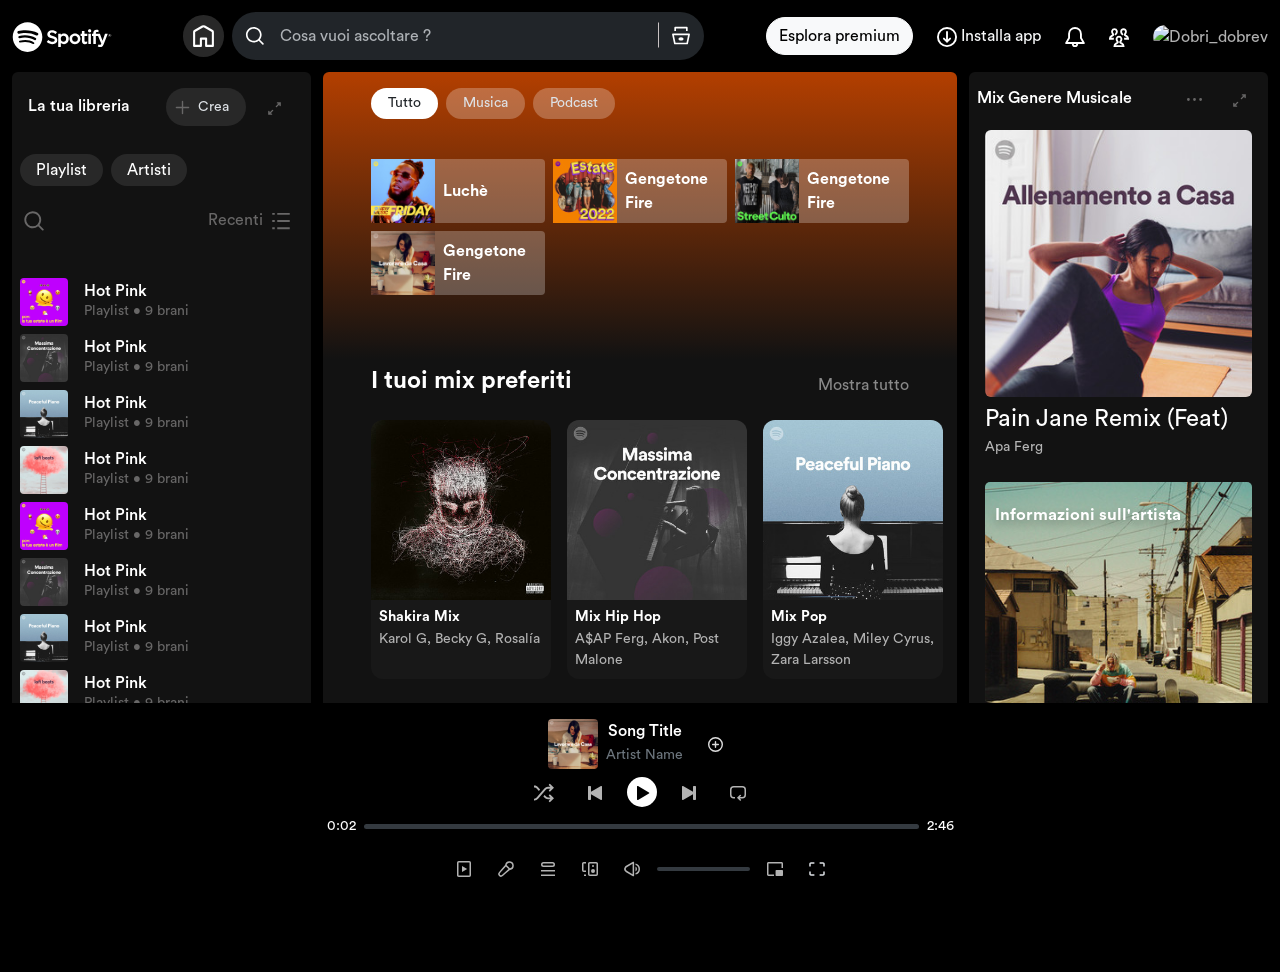
==== index.html @ a82027da "commit" ====
<!DOCTYPE html>
<html lang="en" data-bs-theme="dark">

<head>
  <meta charset="UTF-8" />
  <meta name="viewport" content="width=device-width, initial-scale=1.0" />
  <title>Spotify clone</title>
  <link rel="icon" type="image/png" href="./assets/img/favicon.png" />
  <link href="https://cdn.jsdelivr.net/npm/bootstrap@5.3.8/dist/css/bootstrap.min.css" rel="stylesheet"
    integrity="sha384-sRIl4kxILFvY47J16cr9ZwB07vP4J8+LH7qKQnuqkuIAvNWLzeN8tE5YBujZqJLB" crossorigin="anonymous" />
  <link rel="stylesheet" href="./assets/css/circular-font.css" />
  <link rel="stylesheet" href="./assets/css/style.css" />
</head>

<body class="black">
  <header class="my-1">
    <!-- navigation -->
    <nav class="navbar navbar-expand-xl black fixed">
      <div class="container-fluid">
        <!-- logo -->
        <a class="navbar-brand">
          <img src="./assets/imgs/logo.svg" alt="logo" width="100" class="logo" />
        </a>

        <!-- hamburge icon -->
        <button class="navbar-toggler" type="button" data-bs-toggle="collapse" data-bs-target="#navbarSupportedContent"
          aria-controls="navbarSupportedContent" aria-expanded="false" aria-label="Toggle navigation">
          <span class="navbar-toggler-icon"></span>
        </button>
        <div class="collapse navbar-collapse" id="navbarSupportedContent">
          <div class="flex-grow-1 d-flex justify-content-end">
            <div class="d-flex gap-2 align-items-center mx-auto">
              <!-- home icon -->
              <a href="./index.html" class="grey rounded-5 p-2"><svg fill="#fff" data-encore-id="icon" width="25"
                  role="img" aria-hidden="true" class="e-91000-icon e-91000-baseline" viewBox="0 0 24 24">
                  <path
                    d="M12.5 3.247a1 1 0 0 0-1 0L4 7.577V20h4.5v-6a1 1 0 0 1 1-1h5a1 1 0 0 1 1 1v6H20V7.577zm-2-1.732a3 3 0 0 1 3 0l7.5 4.33a2 2 0 0 1 1 1.732V21a1 1 0 0 1-1 1h-6.5a1 1 0 0 1-1-1v-6h-3v6a1 1 0 0 1-1 1H3a1 1 0 0 1-1-1V7.577a2 2 0 0 1 1-1.732z">
                  </path>
                </svg></a>
              <!-- search  form -->
              <form class="d-flex" role="search">
                <div class="d-flex position-relative search-width">
                  <input id="search" class="form-control me-2 border-0 rounded-5 px-5 search-padding" type="search"
                    placeholder="Cosa vuoi ascoltare ?" aria-label="Search" />
                  <!-- button search icon -->
                  <button class="btn search-icon" type="submit">
                    <svg width="20" fill="#fff " data-encore-id="icon" role="img" aria-hidden="true"
                      class="e-91000-icon e-91000-baseline MpoH5sdgCUbPL5LCl3Cy" data-testid="search-icon"
                      viewBox="0 0 24 24" style="
                          --encore-icon-height: var(
                            --encore-graphic-size-decorative-larger-3
                          );
                          --encore-icon-width: var(
                            --encore-graphic-size-decorative-larger-3
                          );
                        ">
                      <path
                        d="M10.533 1.27893C5.35215 1.27893 1.12598 5.41887 1.12598 10.5579C1.12598 15.697 5.35215 19.8369 10.533 19.8369C12.767 19.8369 14.8235 19.0671 16.4402 17.7794L20.7929 22.132C21.1834 22.5226 21.8166 22.5226 22.2071 22.132C22.5976 21.7415 22.5976 21.1083 22.2071 20.7178L17.8634 16.3741C19.1616 14.7849 19.94 12.7634 19.94 10.5579C19.94 5.41887 15.7138 1.27893 10.533 1.27893ZM3.12598 10.5579C3.12598 6.55226 6.42768 3.27893 10.533 3.27893C14.6383 3.27893 17.94 6.55226 17.94 10.5579C17.94 14.5636 14.6383 17.8369 10.533 17.8369C6.42768 17.8369 3.12598 14.5636 3.12598 10.5579Z">
                      </path>
                    </svg>
                  </button>
                  <!-- button search navigation icon -->
                  <a href="./search.html" class="btn search-nav rounded-0 search-nav-border" type="submit">
                    <svg data-encore-id="icon" width="20" fill="#fff" role="img" aria-hidden="true"
                      class="e-91000-icon e-91000-baseline" viewBox="0 0 24 24">
                      <path d="M15 15.5c0 1.105-1.343 2-3 2s-3-.895-3-2 1.343-2 3-2 3 .895 3 2"></path>
                      <path
                        d="M1.513 9.37A1 1 0 0 1 2.291 9h19.418a1 1 0 0 1 .979 1.208l-2.339 11a1 1 0 0 1-.978.792H4.63a1 1 0 0 1-.978-.792l-2.339-11a1 1 0 0 1 .201-.837zM3.525 11l1.913 9h13.123l1.913-9zM4 2a1 1 0 0 1 1-1h14a1 1 0 0 1 1 1v4h-2V3H6v3H4z">
                      </path>
                    </svg>
                  </a>
                </div>
              </form>
            </div>
          </div>

          <!-- navbar list right side -->
          <div>
            <ul class="navbar-list list-unstyled d-flex gap-4 align-items-center m-0">
              <li class="navbar-item">
                <a href="#" class="navbar-link text-decoration-none btn rounded-5 btn-light">Esplora premium</a>
              </li>
              <li class="navbar-item">
                <a href="#" class="navbar-link text-decoration-none text-light"><svg data-encore-id="icon" width="20"
                    fill="#fff" role="img" aria-hidden="true" class="e-91000-icon e-91000-baseline align-middle"
                    viewBox="0 0 16 16" style="
                        --encore-icon-height: var(
                          --encore-graphic-size-decorative-smaller
                        );
                        --encore-icon-width: var(
                          --encore-graphic-size-decorative-smaller
                        );
                      ">
                    <path
                      d="M4.995 8.745a.75.75 0 0 1 1.06 0L7.25 9.939V4a.75.75 0 0 1 1.5 0v5.94l1.195-1.195a.75.75 0 1 1 1.06 1.06L8 12.811l-.528-.528-.005-.005-2.472-2.473a.75.75 0 0 1 0-1.06">
                    </path>
                    <path d="M0 8a8 8 0 1 1 16 0A8 8 0 0 1 0 8m8-6.5a6.5 6.5 0 1 0 0 13 6.5 6.5 0 0 0 0-13"></path>
                  </svg>
                  <span class="align-middle">Installa app</span></a>
              </li>
              <li class="navbar-item">
                <a href="#" class="navbar-link"><svg data-encore-id="icon" role="img" aria-hidden="true" width="20"
                    fill="#fff" class="e-91000-icon e-91000-baseline" viewBox="0 0 16 16" style="
                        --encore-icon-height: var(
                          --encore-graphic-size-decorative-smaller
                        );
                        --encore-icon-width: var(
                          --encore-graphic-size-decorative-smaller
                        );
                      ">
                    <path
                      d="M8 1.5a4 4 0 0 0-4 4v3.27a.75.75 0 0 1-.1.373L2.255 12h11.49L12.1 9.142a.75.75 0 0 1-.1-.374V5.5a4 4 0 0 0-4-4m-5.5 4a5.5 5.5 0 0 1 11 0v3.067l2.193 3.809a.75.75 0 0 1-.65 1.124H10.5a2.5 2.5 0 0 1-5 0H.957a.75.75 0 0 1-.65-1.124L2.5 8.569zm4.5 8a1 1 0 1 0 2 0z">
                    </path>
                  </svg></a>
              </li>
              <li class="navbar-item">
                <a href="#" class="navbar-link"><svg data-encore-id="icon" role="img" aria-hidden="true" width="20"
                    fill="#fff" class="e-91000-icon e-91000-baseline" viewBox="0 0 16 16" style="
                        --encore-icon-height: var(
                          --encore-graphic-size-decorative-smaller
                        );
                        --encore-icon-width: var(
                          --encore-graphic-size-decorative-smaller
                        );
                      ">
                    <path
                      d="M3.849 10.034c-.021-.465.026-.93.139-1.381H1.669c.143-.303.375-.556.665-.724l.922-.532a1.63 1.63 0 0 0 .436-2.458 1.8 1.8 0 0 1-.474-1.081q-.014-.287.057-.563a1.12 1.12 0 0 1 .627-.7 1.2 1.2 0 0 1 .944 0q.225.1.392.281c.108.12.188.263.237.417q.074.276.057.561a1.8 1.8 0 0 1-.475 1.084 1.6 1.6 0 0 0-.124 1.9c.36-.388.792-.702 1.272-.927v-.015c.48-.546.768-1.233.821-1.958a3.2 3.2 0 0 0-.135-1.132 2.657 2.657 0 0 0-5.04 0c-.111.367-.157.75-.135 1.133.053.724.341 1.41.821 1.955A.13.13 0 0 1 2.565 6a.13.13 0 0 1-.063.091l-.922.532A3.2 3.2 0 0 0-.004 9.396v.75h3.866c.001-.033-.01-.071-.013-.112m10.568-3.4-.922-.532a.13.13 0 0 1-.064-.091.12.12 0 0 1 .028-.1c.48-.546.768-1.233.821-1.958a3.3 3.3 0 0 0-.135-1.135A2.64 2.64 0 0 0 12.7 1.233a2.67 2.67 0 0 0-3.042.64 2.65 2.65 0 0 0-.554.948c-.11.367-.156.75-.134 1.133.053.724.341 1.41.821 1.955.005.006 0 .011 0 .018.48.225.911.54 1.272.927a1.6 1.6 0 0 0-.125-1.907 1.8 1.8 0 0 1-.474-1.081q-.015-.287.057-.563a1.12 1.12 0 0 1 .627-.7 1.2 1.2 0 0 1 .944 0q.225.1.392.281.162.182.236.413c.05.184.07.375.058.565a1.8 1.8 0 0 1-.475 1.084 1.633 1.633 0 0 0 .438 2.456l.922.532c.29.169.52.421.664.724h-2.319c.113.452.16.918.139 1.383 0 .04-.013.078-.017.117h3.866v-.75a3.2 3.2 0 0 0-1.58-2.778v.004zm-3.625 6-.922-.532a.13.13 0 0 1-.061-.144.1.1 0 0 1 .025-.047 3.33 3.33 0 0 0 .821-1.958 3.2 3.2 0 0 0-.135-1.132 2.657 2.657 0 0 0-5.041 0c-.11.367-.156.75-.134 1.133.053.724.341 1.41.821 1.955a.13.13 0 0 1 .028.106.13.13 0 0 1-.063.091l-.922.532a3.2 3.2 0 0 0-1.584 2.773v.75h8.75v-.75a3.2 3.2 0 0 0-1.583-2.781zm-5.5 2.023c.143-.303.375-.556.665-.724l.922-.532a1.63 1.63 0 0 0 .436-2.458 1.8 1.8 0 0 1-.474-1.081q-.015-.287.057-.563a1.12 1.12 0 0 1 .627-.7 1.2 1.2 0 0 1 .944 0q.225.1.392.281c.108.12.188.263.237.417q.073.276.057.561a1.8 1.8 0 0 1-.475 1.084 1.632 1.632 0 0 0 .438 2.456l.922.532c.29.169.52.421.664.724z">
                    </path>
                  </svg></a>
              </li>
              <li class="navbar-item">
                <a href="#" class="navbar-link"><img aria-hidden="false" draggable="false" loading="eager"
                    src="https://platform-lookaside.fbsbx.com/platform/profilepic/?asid=1703115100202045&amp;height=50&amp;width=50&amp;ext=1761125984&amp;hash=AT_R1OuO_uNvlZRPB0A34al1"
                    alt="Dobri_dobrev" width="40"
                    class="LBM25IAoFtd0wh7k3EGM Xgnpn7u01MvGEhekIGLT PgTMmU2Gn7AESFMYhw4i rounded-5" /></a>
              </li>
            </ul>
          </div>
        </div>
      </div>
    </nav>
  </header>
  <!-- main -->
  <main class="container-fluid text-white">
    <!-- column left -->
    <div class="row">
      <div class="col sidebar-container fixed vh-100">
        <div class="greybody rounded-2">
          <div class="d-flex grey-body justify-content-between align-items-center p-3 mb-1">
            <h4 class="m-0 fs-6">La tua libreria</h4>
            <div class="d-flex gap-2">
              <!-- button 1 -->
              <button class="btn d-flex align-items-center grey rounded-5 fs-7 fw-semi-bold gap-2 px-2 py-1">
                <svg data-encore-id="icon" role="img" aria-hidden="true" width="15" fill="#686767"
                  class="e-91000-icon e-91000-baseline yoyv1_1LPucwCXYDe5AN" viewBox="0 0 16 16" style="
                      --encore-icon-height: var(
                        --encore-graphic-size-decorative-smaller
                      );
                      --encore-icon-width: var(
                        --encore-graphic-size-decorative-smaller
                      );
                    ">
                  <path
                    d="M15.25 8a.75.75 0 0 1-.75.75H8.75v5.75a.75.75 0 0 1-1.5 0V8.75H1.5a.75.75 0 0 1 0-1.5h5.75V1.5a.75.75 0 0 1 1.5 0v5.75h5.75a.75.75 0 0 1 .75.75">
                  </path>
                </svg>
                <!-- span crea -->
                <span class="pe-2">Crea</span>
              </button>
              <!-- button 2 -->
              <button class="btn ">
                <svg data-encore-id="icon" role="img" aria-hidden="true" width="15" fill="#686767"
                  class="e-91000-icon e-91000-baseline" viewBox="0 0 16 16" style="
                    --encore-icon-height: var(
                      --encore-graphic-size-decorative-smaller
                    );
                    --encore-icon-width: var(
                      --encore-graphic-size-decorative-smaller
                    );
                  ">
                  <path
                    d="M6.52 9.47a.75.75 0 0 1 0 1.06l-2.72 2.72h1.018a.75.75 0 0 1 0 1.5H1.25v-3.579a.75.75 0 0 1 1.5 0v1.018l2.72-2.72a.75.75 0 0 1 1.06 0zm2.94-2.94a.75.75 0 0 1 0-1.06l2.72-2.72h-1.018a.75.75 0 1 1 0-1.5h3.578v3.579a.75.75 0 0 1-1.5 0V3.81l-2.72 2.72a.75.75 0 0 1-1.06 0">
                  </path>
                </svg>
              </button>
            </div>
          </div>

          <!-- Buttons playlist, artist -->
          <div class="d-flex fs-6 gap-2 p-2 mb-2">
            <button class=" grey border-0 rounded-5 px-3 py-1">Playlist</button>
            <button class=" grey border-0 rounded-5 px-3 py-1">Artisti</button>
          </div>

          <!-- search and playlist -->
          <div class="d-flex justify-content-between align-items-center mb-3">
            <!-- search button -->
            <button class="btn border-0 ">
              <svg data-encore-id="icon" role="img" width="20" fill="#686767" aria-hidden="true"
                class="e-91000-icon e-91000-baseline AFy8ta8zNE0nUMR7Dwdk" viewBox="0 0 16 16"
                style="--encore-icon-height: var(--encore-graphic-size-decorative-smaller); --encore-icon-width: var(--encore-graphic-size-decorative-smaller);">
                <path
                  d="M7 1.75a5.25 5.25 0 1 0 0 10.5 5.25 5.25 0 0 0 0-10.5M.25 7a6.75 6.75 0 1 1 12.096 4.12l3.184 3.185a.75.75 0 1 1-1.06 1.06L11.304 12.2A6.75 6.75 0 0 1 .25 7">
                </path>
              </svg>
            </button>
            <!-- button recents -->
            <button class="btn border-0 me-2 ">
              <span class="grey-light pe-1">Recenti</span>
              <svg data-encore-id="icon" role="img" width="20" fill="#686767" aria-hidden="true"
                class="e-91000-icon e-91000-baseline e-91000-icon--auto-mirror " viewBox="0 0 16 16"
                style="--encore-icon-height: var(--encore-graphic-size-decorative-smaller); --encore-icon-width: var(--encore-graphic-size-decorative-smaller);">
                <path
                  d="M15 14.5H5V13h10zm0-5.75H5v-1.5h10zM15 3H5V1.5h10zM3 3H1V1.5h2zm0 11.5H1V13h2zm0-5.75H1v-1.5h2z">
                </path>
              </svg>
            </button>
          </div>
          <!-- playlist -->
          <!-- first song -->
          <div class="playlist-container py-4">
            <div class="d-flex align-items-center gap-3 ps-2 mb-2">
              <img src="./assets/imgs/main/image-2.jpg" class="rounded-1" width="48" height="48" alt="brano"
                title="playlist">
              <div>
                <h6 class="m-0">Hot Pink</h6>
                <p class="grey-light m-0">Playlist • <span>9</span> brani</p>

              </div>
            </div>
            <!-- second song -->
            <div class="d-flex align-items-center gap-3 ps-2 mb-2">
              <img src="./assets/imgs/main/image-3.jpg" class="rounded-1" width="48" height="48" alt="brano"
                title="playlist">
              <div>
                <h6 class="m-0">Hot Pink</h6>
                <p class="grey-light m-0">Playlist • <span>9</span> brani</p>

              </div>
            </div>
            <!-- thirdsong -->
            <div class="d-flex align-items-center gap-3 ps-2 mb-2">
              <img src="./assets/imgs/main/image-4.jpg" class="rounded-1" width="48" height="48" alt="brano"
                title="playlist">
              <div>
                <h6 class="m-0">Hot Pink</h6>
                <p class="grey-light m-0">Playlist • <span>9</span> brani</p>

              </div>
            </div>
            <!-- fourth song -->
            <div class="d-flex align-items-center gap-3 ps-2 mb-2">
              <img src="./assets/imgs/main/image-5.jpg" class="rounded-1" width="48" height="48" alt="brano"
                title="playlist">
              <div>
                <h6 class="m-0">Hot Pink</h6>
                <p class="grey-light m-0">Playlist • <span>9</span> brani</p>

              </div>
            </div>

            <!-- first song -->
            <div class="d-flex align-items-center gap-3 ps-2 mb-2">
              <img src="./assets/imgs/main/image-2.jpg" class="rounded-1" width="48" height="48" alt="brano"
                title="playlist">
              <div>
                <h6 class="m-0">Hot Pink</h6>
                <p class="grey-light m-0">Playlist • <span>9</span> brani</p>

              </div>
            </div>
            <!-- second song -->
            <div class="d-flex align-items-center gap-3 ps-2 mb-2">
              <img src="./assets/imgs/main/image-3.jpg" class="rounded-1" width="48" height="48" alt="brano"
                title="playlist">
              <div>
                <h6 class="m-0">Hot Pink</h6>
                <p class="grey-light m-0">Playlist • <span>9</span> brani</p>

              </div>
            </div>
            <!-- thirdsong -->
            <div class="d-flex align-items-center gap-3 ps-2 mb-2">
              <img src="./assets/imgs/main/image-4.jpg" class="rounded-1" width="48" height="48" alt="brano"
                title="playlist">
              <div>
                <h6 class="m-0">Hot Pink</h6>
                <p class="grey-light m-0">Playlist • <span>9</span> brani</p>

              </div>
            </div>
            <!-- fourth song -->
            <div class="d-flex align-items-center gap-3 ps-2 mb-2">
              <img src="./assets/imgs/main/image-5.jpg" class="rounded-1" width="48" height="48" alt="brano"
                title="playlist">
              <div>
                <h6 class="m-0">Hot Pink</h6>
                <p class="grey-light m-0">Playlist • <span>9</span> brani</p>

              </div>
            </div>

            <!-- first song -->
            <div class="d-flex align-items-center gap-3 ps-2 mb-2">
              <img src="./assets/imgs/main/image-2.jpg" class="rounded-1" width="48" height="48" alt="brano"
                title="playlist">
              <div>
                <h6 class="m-0">Hot Pink</h6>
                <p class="grey-light m-0">Playlist • <span>9</span> brani</p>

              </div>
            </div>
            <!-- second song -->
            <div class="d-flex align-items-center gap-3 ps-2 mb-2">
              <img src="./assets/imgs/main/image-3.jpg" class="rounded-1" width="48" height="48" alt="brano"
                title="playlist">
              <div>
                <h6 class="m-0">Hot Pink</h6>
                <p class="grey-light m-0">Playlist • <span>9</span> brani</p>

              </div>
            </div>
            <!-- thirdsong -->
            <div class="d-flex align-items-center gap-3 ps-2 mb-2">
              <img src="./assets/imgs/main/image-4.jpg" class="rounded-1" width="48" height="48" alt="brano"
                title="playlist">
              <div>
                <h6 class="m-0">Hot Pink</h6>
                <p class="grey-light m-0">Playlist • <span>9</span> brani</p>

              </div>
            </div>
            <!-- fourth song -->
            <div class="d-flex align-items-center gap-3 ps-2 mb-2">
              <img src="./assets/imgs/main/image-5.jpg" class="rounded-1" width="48" height="48" alt="brano"
                title="playlist">
              <div>
                <h6 class="m-0">Hot Pink</h6>
                <p class="grey-light m-0">Playlist • <span>9</span> brani</p>
              </div>
            </div>
          </div>
        </div>
      </div>

      <!-- column center -->
      <div class="col fixed vh-100 p-0">
        <div class="greybody rounded-2 center-container">
          <!-- gradient color -->
          <div class="gradient-color">
            <div class="d-flex gap-2 ps-5 py-3">
              <button class="btn rounded-5 bg-white text-dark fs-7 px-3 py-1">Tutto</button>
              <button class="btn rounded-5 bg-white bg-opacity-25 fs-7 px-3 py-1">Musica</button>
              <button class="btn rounded-5 bg-white bg-opacity-25 fs-7 px-3 py-1">Podcast</button>
            </div>
            <!-- artist section -->
            <div class="container-fluid px-5 pb-5">
              <div class="row row-cols-1 row-cols-lg-2 row-cols-xl-3 row-cols-xxl-4 g-2 my-3">
                <!-- first artist -->
                <div>
                  <div class="d-flex rounded-1 bg-white bg-opacity-25 align-items-center gap-2 p-0">
                    <img src="./assets/imgs/main/image-17.jpg" width="64" height="64" alt="artist">
                    <p class="m-0 fs-6 fw-bold">Luchè</p>
                  </div>
                </div>
                <!-- second artist -->
                <div>
                  <div class="d-flex rounded-1 bg-white bg-opacity-25 align-items-center gap-2 p-0">
                    <img src="./assets/imgs/main/image-18.jpg" width="64" height="64" alt="artist">
                    <p class="m-0 fs-6 fw-bold">Gengetone Fire</p>
                  </div>
                </div>
                <!-- third artist -->
                <div>
                  <div class="d-flex rounded-1 bg-white bg-opacity-25 align-items-center gap-2 p-0">
                    <img src="./assets/imgs/main/image-19.jpg" width="64" height="64" alt="artist">
                    <p class="m-0 fs-6 fw-bold">Gengetone Fire</p>
                  </div>
                </div>
                <!-- fourth artist -->
                <div>
                  <div class="d-flex rounded-1 bg-white bg-opacity-25 align-items-center gap-2 p-0">
                    <img src="./assets/imgs/main/image-16.jpg" width="64" height="64" alt="artist">
                    <p class="m-0 fs-6 fw-bold">Gengetone Fire</p>
                  </div>
                </div>
              </div>
            </div>
          </div>

          <!-- section mix preferiti -->
          <div class="d-flex justify-content-between align-items-center mt-2 mb-3 px-5">
            <h2 class="fs-4 fw-bold">I tuoi mix preferiti</h2>
            <a href="#" class="text-white-50 text-decoration-none">Mostra tutto</a>
          </div>
          <!-- cards mix preferiti -->
          <div class="scroll-row d-flex gap-3 ps-5 mb-5">
            <div class="custom-card">
              <img src="./assets/imgs/main/image-1.jpg" alt="Shakira">
              <div class="p-2">
                <h6>Shakira Mix</h6>
                <p>Karol G, Becky G, Rosalía</p>
              </div>
            </div>
            <div class="custom-card">
              <img src="./assets/imgs/main/image-3.jpg" alt="Hip Hop">
              <div class="p-2">
                <h6>Mix Hip Hop</h6>
                <p>A$AP Ferg, Akon, Post Malone</p>
              </div>
            </div>
            <div class="custom-card">
              <img src="./assets/imgs/main/image-4.jpg" alt="Pop">
              <div class="p-2">
                <h6>Mix Pop</h6>
                <p>Iggy Azalea, Miley Cyrus, Zara Larsson</p>
              </div>
            </div>
            <div class="custom-card">
              <img src="./assets/imgs/main/image-5.jpg" alt="Latino">
              <div class="p-2">
                <h6>Mix Latino</h6>
                <p>Alvaro Soler, Enrique Iglesias</p>
              </div>
            </div>
            <div class="custom-card">
              <img src="./assets/imgs/main/image-10.jpg" alt="Latino">
              <div class="p-2">
                <h6>Mix Latino</h6>
                <p>Alvaro Soler, Enrique Iglesias</p>
              </div>
            </div>
            <!-- card -->
            <div class="custom-card">
              <img src="./assets/imgs/main/image-9.jpg" alt="Latino">
              <div class="p-2">
                <h6>Mix Latino</h6>
                <p>Alvaro Soler, Enrique Iglesias</p>
              </div>
            </div>
            <div class="custom-card">
              <img src="./assets/imgs/main/image-15.jpg" alt="Latino">
              <div class="p-2">
                <h6>Mix Latino</h6>
                <p>Alvaro Soler, Enrique Iglesias</p>
              </div>
            </div>
          </div>

          <!-- section consigliata per oggi -->
          <div class="d-flex justify-content-between align-items-center px-5 mb-3">
            <h2 class="fw-bold fs-4 ">Consigliata per oggi</h2>
            <a href="#" class="text-white-50 text-decoration-none">Mostra tutto</a>
          </div>
          <!-- cards consigliata per oggi -->
          <div class="scroll-row d-flex gap-3 ps-5 mb-4">
            <div class="custom-card">
              <img src="./assets/imgs/main/image-6.jpg" alt="Estate">
              <div class="p-2">
                <h6>Estate Vibes</h6>
                <p>Hit del momento</p>
              </div>
            </div>
            <div class="custom-card">
              <img src="./assets/imgs/main/image-7.jpg" alt="Trap">
              <div class="p-2">
                <h6>Trap Today</h6>
                <p>Travis Scott, Future</p>
              </div>
            </div>
            <div class="custom-card">
              <img src="./assets/imgs/main/image-8.jpg" alt="Dance">
              <div class="p-2">
                <h6>Dance Party</h6>
                <p>David Guetta, Calvin Harris</p>
              </div>
            </div>
            <!-- card -->
            <div class="custom-card">
              <img src="./assets/imgs/main/image-11.jpg" alt="Dance">
              <div class="p-2">
                <h6>Dance Party</h6>
                <p>David Guetta, Calvin Harris</p>
              </div>
            </div>
            <div class="custom-card">
              <img src="./assets/imgs/main/image-12.jpg" alt="Dance">
              <div class="p-2">
                <h6>Dance Party</h6>
                <p>David Guetta, Calvin Harris</p>
              </div>
            </div>
            <div class="custom-card">
              <img src="./assets/imgs/main/image-13.jpg" alt="Dance">
              <div class="p-2">
                <h6>Dance Party</h6>
                <p>David Guetta, Calvin Harris</p>
              </div>
            </div>
            <div class="custom-card">
              <img src="./assets/imgs/main/image-14.jpg" alt="Dance">
              <div class="p-2">
                <h6>Dance Party</h6>
                <p>David Guetta, Calvin Harris</p>
              </div>
            </div>
          </div>

          <!-- footer -->
          <footer class="footer mt-5 pt-4 pb-2">
            <div class="container">
              <!-- top horizontal line -->
              <hr class="border-secondary">
              <!-- Main columns -->
              <div class="row justify-content-between mb-4 mt-5 px-4 ">
                <div class="col-2 mb-3">
                  <h6 class="fw-bold">Azienda</h6>
                  <ul class="d-flex flex-column gap-2 list-unstyled">
                    <li><a href="#">Chi siamo</a></li>
                    <li><a href="#">Opportunità di lavoro</a></li>
                    <li><a href="#">For the Record</a></li>
                  </ul>
                </div>
                <!-- Community -->
                <div class="col-2 mb-3">
                  <h6 class="fw-bold">Community</h6>
                  <ul class="d-flex flex-column gap-2 list-unstyled">
                    <li><a href="#">Per artisti</a></li>
                    <li><a href="#">Sviluppatori</a></li>
                    <li><a href="#">Pubblicità</a></li>
                    <li><a href="#">Investitori</a></li>
                    <li><a href="#">Venditori</a></li>
                  </ul>
                </div>
                <!-- Useful links -->
                <div class="col-2 mb-3">
                  <h6 class="fw-bold">Link utili</h6>
                  <ul class="d-flex flex-column gap-2 list-unstyled">
                    <li><a href="#">Assistenza</a></li>
                    <li><a href="#">App per cellulare gratis</a></li>
                    <li><a href="#">Diritti del consumatore</a></li>
                    <li><a href="#">Popolare per Paese</a></li>
                    <li><a href="#">Import your music</a></li>
                  </ul>
                </div>
                <!-- Spotify plans -->
                <div class="col-2 mb-3">
                  <h6 class="fw-bold">Piani Spotify</h6>
                  <ul class="d-flex flex-column gap-2 list-unstyled">
                    <li><a href="#">Premium Individual</a></li>
                    <li><a href="#">Premium Duo</a></li>
                    <li><a href="#">Premium Family</a></li>
                    <li><a href="#">Premium Student</a></li>
                    <li><a href="#">Spotify Free</a></li>
                  </ul>
                </div>

                <!-- Social -->
                <div class="col-2 offset-1 d-flex align-items-start justify-content-md-end gap-2">
                  <a href="#" class="d-flex justify-content-center align-items-center social-icons-bg-circle"><svg
                      data-encore-id="icon" width="17" fill="#fff" role="img" aria-hidden="true"
                      class="e-91000-icon e-91000-baseline" viewBox="0 0 16 16"
                      style="--encore-icon-fill: var(--text-base, #000000); --encore-icon-height: var(--encore-graphic-size-decorative-smaller); --encore-icon-width: var(--encore-graphic-size-decorative-smaller);">
                      <path
                        d="M8 1.44c2.136 0 2.389.009 3.233.047.78.036 1.203.166 1.485.276.348.128.663.332.921.598.266.258.47.573.599.921.11.282.24.706.275 1.485.039.844.047 1.097.047 3.233s-.008 2.389-.047 3.232c-.035.78-.166 1.204-.275 1.486a2.65 2.65 0 0 1-1.518 1.518c-.282.11-.706.24-1.486.275-.843.039-1.097.047-3.233.047s-2.39-.008-3.232-.047c-.78-.035-1.204-.165-1.486-.275a2.5 2.5 0 0 1-.921-.599 2.5 2.5 0 0 1-.599-.92c-.11-.282-.24-.706-.275-1.486-.038-.844-.047-1.096-.047-3.232s.009-2.39.047-3.233c.036-.78.166-1.203.275-1.485.129-.348.333-.663.599-.921a2.5 2.5 0 0 1 .92-.599c.283-.11.707-.24 1.487-.275.843-.038 1.096-.047 3.232-.047L8 1.441zm.001-1.442c-2.172 0-2.445.01-3.298.048-.854.04-1.435.176-1.943.373a3.9 3.9 0 0 0-1.417.923c-.407.4-.722.883-.923 1.417-.198.508-.333 1.09-.372 1.942S0 5.826 0 8c0 2.172.01 2.445.048 3.298.04.853.174 1.433.372 1.941.2.534.516 1.017.923 1.417.4.407.883.722 1.417.923.508.198 1.09.333 1.942.372s1.126.048 3.299.048 2.445-.01 3.298-.048c.853-.04 1.433-.174 1.94-.372a4.1 4.1 0 0 0 2.34-2.34c.199-.508.334-1.09.373-1.942S16 10.172 16 7.999s-.01-2.445-.048-3.298c-.04-.853-.174-1.433-.372-1.94a3.9 3.9 0 0 0-.923-1.418A3.9 3.9 0 0 0 13.24.42c-.508-.197-1.09-.333-1.942-.371-.851-.041-1.125-.05-3.298-.05z">
                      </path>
                      <path
                        d="M8 3.892a4.108 4.108 0 1 0 0 8.216 4.108 4.108 0 0 0 0-8.216m0 6.775a2.668 2.668 0 1 1 0-5.335 2.668 2.668 0 0 1 0 5.335m4.27-5.978a.96.96 0 1 0 0-1.92.96.96 0 0 0 0 1.92">
                      </path>
                    </svg></a>
                  <a href="#" class="d-flex justify-content-center align-items-center social-icons-bg-circle "><svg
                      data-encore-id="icon" width="17" fill="#fff" role="img" aria-hidden="true"
                      class="e-91000-icon e-91000-baseline" viewBox="0 0 16 16"
                      style="--encore-icon-fill: var(--text-base, #000000); --encore-icon-height: var(--encore-graphic-size-decorative-smaller); --encore-icon-width: var(--encore-graphic-size-decorative-smaller);">
                      <path
                        d="M13.54 3.889a2.97 2.97 0 0 0 1.333-1.683 6 6 0 0 1-1.929.738 3 3 0 0 0-.996-.706 3 3 0 0 0-1.218-.254 2.92 2.92 0 0 0-2.143.889 2.93 2.93 0 0 0-.889 220q0 .318.08.691a8.5 8.5 0 0 1-3.484-.932A8.5 8.5 0 0 1 1.532 2.54a3 3 0 0 0-.413 1.523q0 .778.361 1.445.36.668.988 1.08a2.9 2.9 0 0 1-1.373-.374v.04q0 1.088.69 1.92a2.97 2.97 0 0 0 1.739 1.048 2.94 2.94 0 0 1-1.365.056 2.94 2.94 0 0 0 1.063 1.5 2.95 2.95 0 0 0 1.77.603 5.94 5.94 0 0 1-3.77 1.302q-.365 0-.722-.048A8.4 8.4 0 0 0 5.15 14q1.358 0 2.572-.361 1.215-.36 2.147-.988a9 9 0 0 0 1.683-1.46q.75-.834 1.234-1.798a9.5 9.5 0 0 0 .738-1.988 8.4 8.4 0 0 0 .246-2.429 6.2 6.2 0 0 0 1.508-1.563q-.84.373-1.738.476">
                      </path>
                    </svg></a>
                  <a href="#" class="d-flex justify-content-center align-items-center social-icons-bg-circle "><svg
                      data-encore-id="icon" width="17" fill="#fff" role="img" aria-hidden="true"
                      class="e-91000-icon e-91000-baseline" viewBox="0 0 16 16"
                      style="--encore-icon-height: var(--encore-graphic-size-decorative-smaller); --encore-icon-width: var(--encore-graphic-size-decorative-smaller);">
                      <path
                        d="M16 8a8 8 0 1 0-9.25 7.903v-5.59H4.719V8H6.75V6.237c0-2.005 1.194-3.112 3.022-3.112.875 0 1.79.156 1.79.156V5.25h-1.008c-.994 0-1.304.617-1.304 1.25V8h2.219l-.355 2.313H9.25v5.59A8 8 0 0 0 16 8">
                      </path>
                    </svg></a>
                </div>
              </div>
              <!-- bottom horizontal line -->
              <hr class="border-secondary">

              <!-- Bottom links -->
              <div class="d-flex flex-wrap align-items-center justify-content-between ps-4">
                <div class="bottom-links d-flex flex-wrap gap-3 mt-4 mb-5">
                  <a href="#">Informazioni legali</a>
                  <a href="#">Sicurezza e Centro sulla privacy</a>
                  <a href="#">Informativa sulla privacy</a>
                  <a href="#">Impostazioni cookie</a>
                  <a href="#">Info annunci</a>
                  <a href="#">Accessibilità</a>
                </div>
                <!-- copyright -->
                <div class="pe-4">
                  <p class="text-color">&copy; 2025 ABC Team</p>
                </div>
              </div>
            </div>
          </footer>
        </div>
      </div>

      <!-- column right -->
      <div class="col sidebar-container fixed vh-100">
        <div class="greybody rounded-2 playlist-container-right">
          <div class="d-flex grey-body justify-content-between align-items-center p-2">
            <h4 class="m-0 fs-6">Mix Genere Musicale</h4>
            <div class="d-flex gap-2">
              <!-- button options -->
              <button class="btn d-flex align-items-center  px-2 py-1">
                <svg data-encore-id="icon" width="15" fill="#686767" role="img" aria-hidden="true"
                  class="e-91000-icon e-91000-baseline" viewBox="0 0 16 16"
                  style="--encore-icon-height: var(--encore-graphic-size-decorative-smaller); --encore-icon-width: var(--encore-graphic-size-decorative-smaller);">
                  <path
                    d="M3 8a1.5 1.5 0 1 1-3 0 1.5 1.5 0 0 1 3 0m6.5 0a1.5 1.5 0 1 1-3 0 1.5 1.5 0 0 1 3 0M16 8a1.5 1.5 0 1 1-3 0 1.5 1.5 0 0 1 3 0">
                  </path>
                </svg>
              </button>
              <!-- button expand -->
              <button class="btn ">
                <svg data-encore-id="icon" role="img" aria-hidden="true" width="15" fill="#686767"
                  class="e-91000-icon e-91000-baseline" viewBox="0 0 16 16" style="
                    --encore-icon-height: var(
                      --encore-graphic-size-decorative-smaller
                    );
                    --encore-icon-width: var(
                      --encore-graphic-size-decorative-smaller
                    );
                  ">
                  <path
                    d="M6.52 9.47a.75.75 0 0 1 0 1.06l-2.72 2.72h1.018a.75.75 0 0 1 0 1.5H1.25v-3.579a.75.75 0 0 1 1.5 0v1.018l2.72-2.72a.75.75 0 0 1 1.06 0zm2.94-2.94a.75.75 0 0 1 0-1.06l2.72-2.72h-1.018a.75.75 0 1 1 0-1.5h3.578v3.579a.75.75 0 0 1-1.5 0V3.81l-2.72 2.72a.75.75 0 0 1-1.06 0">
                  </path>
                </svg>
              </button>
            </div>
          </div>

          <!-- right side container -->
          <div class="d-flex flex-column px-3 py-1">
            <img src="./assets/imgs/main/image-14.jpg" class="rounded-2" alt="foto">
            <div class="my-1">
              <a href="#" class=" fs-4 text-white">Pain Jane Remix (Feat)</a>
              <p class="m-0"><a href="#" class="text-decoration-none text-color">Apa Ferg</a></p>
            </div>
          </div>
          <!-- artist card -->
          <div class="p-3 mb-3">
            <div class="card border-0 grey">
              <div class="position-relative">
                <img src="./assets/imgs/main/image-12.jpg" class="card-img-top " alt="image artist">
                <span class="absolute-artist-title">Informazioni sull'artista</span>
              </div>
              <div class="card-body px-2 py-3">
                <!-- title -->
                <h6 class="card-title"><a href="#" class="text-decoration-none text-white">A$AP Ferg</a></h6>
                <div class="d-flex justify-content-between align-items-center">
                  <div>
                    <p class="m-0 text-color">10.270.426</p>
                    <p class="m-0 text-color">ascoltatori mensili</p>
                  </div>
                  <!-- link -->
                  <div>
                    <a href="#" class="btn btn-outline-secondary rounded-5 px-3 py-1 text-white">Segui</a>
                  </div>
                </div>
                <!-- description -->
                <p class="card-text mt-2 text-color">Some quick example text to build on the card title and make up the
                  bulk of the card’s
                  content.</p>
              </div>
            </div>
          </div>
        </div>
      </div>
    </div>

    <!-- audio player -->
    <div class="container-fluid fixed-bottom black border-secondary py-2">
      <div class="row align-items-center p-2 text-white text-center text-xxl-start">
        <!-- Song info -->
        <div
          class="col-12 col-xxl-3 d-flex align-items-center justify-content-center justify-content-xxl-start mb-2 mb-xxl-0">
          <img src="./assets/imgs/main/image-16.jpg" class="rounded-1 me-2" style="width: 50px; height: 50px" />
          <div class="me-2">
            <h6 class="mb-0">Song Title</h6>
            <small class="text-secondary">Artist Name</small>
          </div>
          <button class="btn btn-sm ms-2">
            <svg data-encore-id="icon" width="15" fill="#DCDCDC" role="img" aria-hidden="true"
              class="e-91000-icon e-91000-baseline" viewBox="0 0 16 16"
              style="--encore-icon-height: var(--encore-graphic-size-decorative-smaller); --encore-icon-width: var(--encore-graphic-size-decorative-smaller);">
              <path d="M8 1.5a6.5 6.5 0 1 0 0 13 6.5 6.5 0 0 0 0-13M0 8a8 8 0 1 1 16 0A8 8 0 0 1 0 8"></path>
              <path
                d="M11.75 8a.75.75 0 0 1-.75.75H8.75V11a.75.75 0 0 1-1.5 0V8.75H5a.75.75 0 0 1 0-1.5h2.25V5a.75.75 0 0 1 1.5 0v2.25H11a.75.75 0 0 1 .75.75">
              </path>
            </svg>
          </button>
        </div>

        <!-- Controls -->

        <div class="col-12 col-xxl-6 text-center mb-2 mb-xxl-0">
          <div class="btn-group gap-3">
            <!-- button plus -->
            <button class="btn btn-sm">
              <svg data-encore-id="icon" role="img" aria-hidden="true" class="e-91000-icon e-91000-baseline" width="20"
                fill="#B3B3B3" viewBox="0 0 16 16" style="
                      --encore-icon-height: var(
                        --encore-graphic-size-decorative-smaller
                      );
                      --encore-icon-width: var(
                        --encore-graphic-size-decorative-smaller
                      );
                    ">
                <path
                  d="M13.151.922a.75.75 0 1 0-1.06 1.06L13.109 3H11.16a3.75 3.75 0 0 0-2.873 1.34l-6.173 7.356A2.25 2.25 0 0 1 .39 12.5H0V14h.391a3.75 3.75 0 0 0 2.873-1.34l6.173-7.356a2.25 2.25 0 0 1 1.724-.804h1.947l-1.017 1.018a.75.75 0 0 0 1.06 1.06L15.98 3.75zM.391 3.5H0V2h.391c1.109 0 2.16.49 2.873 1.34L4.89 5.277l-.979 1.167-1.796-2.14A2.25 2.25 0 0 0 .39 3.5z">
                </path>
                <path
                  d="m7.5 10.723.98-1.167.957 1.14a2.25 2.25 0 0 0 1.724.804h1.947l-1.017-1.018a.75.75 0 1 1 1.06-1.06l2.829 2.828-2.829 2.828a.75.75 0 1 1-1.06-1.06L13.109 13H11.16a3.75 3.75 0 0 1-2.873-1.34l-.787-.938z">
                </path>
              </svg>
            </button>
            <!-- button shuffle -->
            <button class="btn btn-sm">
              <svg data-encore-id="icon" role="img" aria-hidden="true" class="e-91000-icon e-91000-baseline" width="16"
                fill="#B3B3B3" viewBox="0 0 16 16" style="
                      --encore-icon-height: var(
                        --encore-graphic-size-decorative-smaller
                      );
                      --encore-icon-width: var(
                        --encore-graphic-size-decorative-smaller
                      );
                    ">
                <path
                  d="M3.3 1a.7.7 0 0 1 .7.7v5.15l9.95-5.744a.7.7 0 0 1 1.05.606v12.575a.7.7 0 0 1-1.05.607L4 9.149V14.3a.7.7 0 0 1-.7.7H1.7a.7.7 0 0 1-.7-.7V1.7a.7.7 0 0 1 .7-.7z">
                </path>
              </svg>
            </button>
            <button class="btn perfect-circle bg-white p-0 ">
              <!-- button play -->
              <svg data-encore-id="icon" width="16" fill="#000" role="img" aria-hidden="true"
                class="e-91000-icon e-91000-baseline" viewBox="0 0 16 16" style="
                      --encore-icon-height: var(
                        --encore-graphic-size-decorative-smaller
                      );
                      --encore-icon-width: var(
                        --encore-graphic-size-decorative-smaller
                      );
                    ">
                <path d="M3 1.713a.7.7 0 0 1 1.05-.607l10.89 6.288a.7.7 0 0 1 0 1.212L4.05 14.894A.7.7 0 0 1 3 14.288z">
                </path>
              </svg>

              <!-- button pause -->
              <!-- <svg data-encore-id="icon" role="img" aria-hidden="true" class="e-91000-icon e-91000-baseline" viewBox="0 0 16 16" style="--encore-icon-height: var(--encore-graphic-size-decorative-smaller); --encore-icon-width: var(--encore-graphic-size-decorative-smaller);"><path d="M2.7 1a.7.7 0 0 0-.7.7v12.6a.7.7 0 0 0 .7.7h2.6a.7.7 0 0 0 .7-.7V1.7a.7.7 0 0 0-.7-.7zm8 0a.7.7 0 0 0-.7.7v12.6a.7.7 0 0 0 .7.7h2.6a.7.7 0 0 0 .7-.7V1.7a.7.7 0 0 0-.7-.7z"></path></svg> -->
            </button>
            <button class="btn btn-sm">
              <svg data-encore-id="icon" role="img" aria-hidden="true" width="16" fill="#B3B3B3"
                class="e-91000-icon e-91000-baseline" viewBox="0 0 16 16" style="
                      --encore-icon-height: var(
                        --encore-graphic-size-decorative-smaller
                      );
                      --encore-icon-width: var(
                        --encore-graphic-size-decorative-smaller
                      );
                    ">
                <path
                  d="M12.7 1a.7.7 0 0 0-.7.7v5.15L2.05 1.107A.7.7 0 0 0 1 1.712v12.575a.7.7 0 0 0 1.05.607L12 9.149V14.3a.7.7 0 0 0 .7.7h1.6a.7.7 0 0 0 .7-.7V1.7a.7.7 0 0 0-.7-.7z">
                </path>
              </svg>
            </button>
            <button class="btn btn-sm">
              <svg data-encore-id="icon" role="img" aria-hidden="true" width="16" fill="#B3B3B3"
                class="e-91000-icon e-91000-baseline" viewBox="0 0 16 16" style="
                      --encore-icon-height: var(
                        --encore-graphic-size-decorative-smaller
                      );
                      --encore-icon-width: var(
                        --encore-graphic-size-decorative-smaller
                      );
                    ">
                <path
                  d="M0 4.75A3.75 3.75 0 0 1 3.75 1h8.5A3.75 3.75 0 0 1 16 4.75v5a3.75 3.75 0 0 1-3.75 3.75H9.81l1.018 1.018a.75.75 0 1 1-1.06 1.06L6.939 12.75l2.829-2.828a.75.75 0 1 1 1.06 1.06L9.811 12h2.439a2.25 2.25 0 0 0 2.25-2.25v-5a2.25 2.25 0 0 0-2.25-2.25h-8.5A2.25 2.25 0 0 0 1.5 4.75v5A2.25 2.25 0 0 0 3.75 12H5v1.5H3.75A3.75 3.75 0 0 1 0 9.75z">
                </path>
              </svg>
            </button>
          </div>
          <!-- progress bar song -->
          <div class="d-flex align-items-center justify-content-center mt-2">
            <small class="me-2">0:02</small>
            <div class="progress progress-bar-song" style="height: 5px">
              <div class="progress-bar grey-body"></div>
            </div>
            <small class="ms-2">2:46</small>
          </div>
        </div>


        <!-- Extra icons -->
        <div
          class="col-12 col-xxl-3 d-flex justify-content-center justify-content-xxl-end align-items-center gap-2 mt-2 mt-xxl-0 extra-icons">
          <button class="btn btn-sm">
            <svg data-encore-id="icon" role="img" aria-hidden="true" class="e-91000-icon e-91000-baseline"
              viewBox="0 0 16 16" width="16" fill="#B3B3B3" style="
                    --encore-icon-height: var(
                      --encore-graphic-size-decorative-smaller
                    );
                    --encore-icon-width: var(
                      --encore-graphic-size-decorative-smaller
                    );
                  ">
              <path d="M11.196 8 6 5v6z"></path>
              <path
                d="M15.002 1.75A1.75 1.75 0 0 0 13.252 0h-10.5a1.75 1.75 0 0 0-1.75 1.75v12.5c0 .966.783 1.75 1.75 1.75h10.5a1.75 1.75 0 0 0 1.75-1.75zm-1.75-.25a.25.25 0 0 1 .25.25v12.5a.25.25 0 0 1-.25.25h-10.5a.25.25 0 0 1-.25-.25V1.75a.25.25 0 0 1 .25-.25z">
              </path>
            </svg>
          </button>
          <button class="btn btn-sm">
            <svg data-encore-id="icon" role="img" aria-hidden="true" class="e-91000-icon e-91000-baseline"
              viewBox="0 0 16 16" width="16" fill="#B3B3B3" style="
                    --encore-icon-height: var(
                      --encore-graphic-size-decorative-smaller
                    );
                    --encore-icon-width: var(
                      --encore-graphic-size-decorative-smaller
                    );
                  ">
              <path
                d="M13.426 2.574a2.831 2.831 0 0 0-4.797 1.55l3.247 3.247a2.831 2.831 0 0 0 1.55-4.797M10.5 8.118l-2.619-2.62L4.74 9.075 2.065 12.12a1.287 1.287 0 0 0 1.816 1.816l3.06-2.688 3.56-3.129zM7.12 4.094a4.331 4.331 0 1 1 4.786 4.786l-3.974 3.493-3.06 2.689a2.787 2.787 0 0 1-3.933-3.933l2.676-3.045z">
              </path>
            </svg>
          </button>
          <button class="btn btn-sm">
            <svg data-encore-id="icon" role="img" aria-hidden="true" class="e-91000-icon e-91000-baseline"
              viewBox="0 0 16 16" width="16" fill="#B3B3B3" style="
                    --encore-icon-height: var(
                      --encore-graphic-size-decorative-smaller
                    );
                    --encore-icon-width: var(
                      --encore-graphic-size-decorative-smaller
                    );
                  ">
              <path
                d="M15 15H1v-1.5h14zm0-4.5H1V9h14zm-14-7A2.5 2.5 0 0 1 3.5 1h9a2.5 2.5 0 0 1 0 5h-9A2.5 2.5 0 0 1 1 3.5m2.5-1a1 1 0 0 0 0 2h9a1 1 0 1 0 0-2z">
              </path>
            </svg>
          </button>
          <button class="btn btn-sm">
            <svg data-encore-id="icon" role="img" aria-hidden="true" class="e-91000-icon e-91000-baseline"
              viewBox="0 0 16 16" width="16" fill="#B3B3B3" style="
                    --encore-icon-height: var(
                      --encore-graphic-size-decorative-smaller
                    );
                    --encore-icon-width: var(
                      --encore-graphic-size-decorative-smaller
                    );
                  ">
              <path
                d="M6 2.75C6 1.784 6.784 1 7.75 1h6.5c.966 0 1.75.784 1.75 1.75v10.5A1.75 1.75 0 0 1 14.25 15h-6.5A1.75 1.75 0 0 1 6 13.25zm1.75-.25a.25.25 0 0 0-.25.25v10.5c0 .138.112.25.25.25h6.5a.25.25 0 0 0 .25-.25V2.75a.25.25 0 0 0-.25-.25zm-6 0a.25.25 0 0 0-.25.25v6.5c0 .138.112.25.25.25H4V11H1.75A1.75 1.75 0 0 1 0 9.25v-6.5C0 1.784.784 1 1.75 1H4v1.5zM4 15H2v-1.5h2z">
              </path>
              <path d="M13 10a2 2 0 1 1-4 0 2 2 0 0 1 4 0m-1-5a1 1 0 1 1-2 0 1 1 0 0 1 2 0"></path>
            </svg>
          </button>
          <button class="btn btn-sm">
            <svg data-encore-id="icon" role="presentation" aria-label="Volume high" aria-hidden="false"
              class="e-91000-icon e-91000-baseline" id="volume-icon" viewBox="0 0 16 16" width="16" fill="#B3B3B3"
              style="
                    --encore-icon-height: var(
                      --encore-graphic-size-informative-smaller
                    );
                    --encore-icon-width: var(
                      --encore-graphic-size-informative-smaller
                    );
                  ">
              <path
                d="M9.741.85a.75.75 0 0 1 .375.65v13a.75.75 0 0 1-1.125.65l-6.925-4a3.64 3.64 0 0 1-1.33-4.967 3.64 3.64 0 0 1 1.33-1.332l6.925-4a.75.75 0 0 1 .75 0zm-6.924 5.3a2.14 2.14 0 0 0 0 3.7l5.8 3.35V2.8zm8.683 4.29V5.56a2.75 2.75 0 0 1 0 4.88">
              </path>
              <path d="M11.5 13.614a5.752 5.752 0 0 0 0-11.228v1.55a4.252 4.252 0 0 1 0 8.127z"></path>
            </svg>
          </button>

          <!-- Progress bar volume -->
          <div class="progress progress-bar-volume" role="progressbar" aria-label="Basic example" aria-valuenow="25"
            aria-valuemin="0" aria-valuemax="100">
            <div class="progress-bar bg-white"></div>
          </div>

          <button class="btn btn-sm">
            <svg data-encore-id="icon" role="img" aria-hidden="true" class="e-91000-icon e-91000-baseline"
              viewBox="0 0 16 16" width="16" fill="#B3B3B3" style="
                    --encore-icon-height: var(
                      --encore-graphic-size-decorative-smaller
                    );
                    --encore-icon-width: var(
                      --encore-graphic-size-decorative-smaller
                    );
                  ">
              <path
                d="M16 2.45c0-.8-.65-1.45-1.45-1.45H1.45C.65 1 0 1.65 0 2.45v11.1C0 14.35.65 15 1.45 15h5.557v-1.5H1.5v-11h13V7H16z">
              </path>
              <path
                d="M15.25 9.007a.75.75 0 0 1 .75.75v4.493a.75.75 0 0 1-.75.75H9.325a.75.75 0 0 1-.75-.75V9.757a.75.75 0 0 1 .75-.75z">
              </path>
            </svg>
          </button>
          <button class="btn btn-sm">
            <svg viewBox="0 0 16 16" width="16" fill="#B3B3B3" fill="none" xmlns="http://www.w3.org/2000/svg">
              <path fill-rule="evenodd" clip-rule="evenodd"
                d="M0.25 3C0.25 2.0335 1.0335 1.25 2 1.25H5.375V2.75H2C1.86193 2.75 1.75 2.86193 1.75 3V5.42857H0.25V3ZM14 2.75H10.625V1.25H14C14.9665 1.25 15.75 2.0335 15.75 3V5.42857H14.25V3C14.25 2.86193 14.1381 2.75 14 2.75ZM1.75 10.5714V13C1.75 13.1381 1.86193 13.25 2 13.25H5.375V14.75H2C1.0335 14.75 0.25 13.9665 0.25 13V10.5714H1.75ZM14.25 13V10.5714H15.75V13C15.75 13.9665 14.9665 14.75 14 14.75H10.625V13.25H14C14.1381 13.25 14.25 13.1381 14.25 13Z"
                fill="currentColor"></path>
            </svg>
          </button>
        </div>
      </div>
    </div>
  </main>
  <!-- my js scripts -->
  <script src="./assets/js/home.js"></script>
  <script src="./assets/js/search.js"></script>
  <!-- bootstrap js -->
  <script src="https://cdn.jsdelivr.net/npm/bootstrap@5.3.8/dist/js/bootstrap.bundle.min.js"
    integrity="sha384-FKyoEForCGlyvwx9Hj09JcYn3nv7wiPVlz7YYwJrWVcXK/BmnVDxM+D2scQbITxI"
    crossorigin="anonymous"></script>
</body>

</html>
---- assets/css/circular-font.css ----
@font-face {
  font-family: "Circular";
  src: url(../fonts/CircularStd-Light.otf);
  font-weight: 300;
  font-style: normal;
}
@font-face {
  font-family: "Circular";
  src: url(../fonts/CircularStd-LightItalic.otf);
  font-weight: 300;
  font-style: italic;
}
@font-face {
  font-family: "Circular";
  src: url(../fonts/CircularStd-Book.otf);
  font-weight: 400;
  font-style: normal;
}
@font-face {
  font-family: "Circular";
  src: url(../fonts/CircularStd-BookItalic.otf);
  font-weight: 400;
  font-style: italic;
}
@font-face {
  font-family: "Circular";
  src: url(../fonts/CircularStd-Medium.otf);
  font-weight: 500;
  font-style: normal;
}
@font-face {
  font-family: "Circular";
  src: url(../fonts/CircularStd-MediumItalic.otf);
  font-weight: 500;
  font-style: italic;
}
@font-face {
  font-family: "Circular";
  src: url(../fonts/CircularStd-MediumItalic.otf);
  font-weight: 500;
  font-style: italic;
}
@font-face {
  font-family: "Circular";
  src: url(../fonts/CircularStd-Bold.otf);
  font-weight: 700;
  font-style: normal;
}
@font-face {
  font-family: "Circular";
  src: url(../fonts/CircularStd-BoldItalic.otf);
  font-weight: 700;
  font-style: italic;
}
@font-face {
  font-family: "Circular";
  src: url(../fonts/CircularStd-Black.otf);
  font-weight: 900;
  font-style: normal;
}
@font-face {
  font-family: "Circular";
  src: url(../fonts/CircularStd-BlackItalic.otf);
  font-weight: 900;
  font-style: italic;
}
---- assets/css/style.css ----
/* base */
* {
  box-sizing: border-box;
}

body {
  font-family: "Circular";
  color: #333;
  overflow-y: hidden;
}

a{
  text-decoration: none;
  color: #B1B1B1;
}

a:hover{
  text-decoration: underline;
  color: #fff;
}

/* navigation */

.search-icon {
  position: absolute;
  top: 4px;
  left: 0;
}

.form-control:focus{
  box-shadow: 0 0 0 .25rem #fff !important;
  /* outline: none !important; */
 /*  border:1px solid #fff !important; */
}

.search-nav {
  position: absolute;
  padding-top: 0;
  padding-bottom: 0;
  top: 10px;
  right: 8px;
}

.search-nav-border {
  border-left: 1px solid #c9c3c3 !important;
}

.search-width {
  width: 30rem;
}

.search-padding {
  padding: 12px 0;
}

/* colors */

.black {
  background-color: black;
}

.grey {
  background-color: #282828;
}

.greybody {
  background-color: #121212;
}

.text-color {
  color: #B5B5B5;
}

.grey-light {
  color: #686767;
}

/* end colors */


/* custom font size */
.fs-7 {
  font-size: 14px;
}

/* sidebars container */
.sidebar-container {
  max-width: 323px;
}

/* left side playlist */
.playlist-container {
  overflow-x: hidden;
  overflow-y: scroll;
  height: 62vh;
}

/* center coulmn */
.center-container {
  overflow-x: hidden;
  overflow-y: scroll;
  height: 82vh;
}

/* navigation cards */

.search-card {
  max-width: 100%;
  height: 169px;
  overflow: hidden;
}

.search-card-title {
  position: absolute;
  top: 20px;
  left: 14px;
}

.search-card-img {
  position: absolute;
  bottom: 0;
  max-width: 42%;
  transform: rotate(25deg) translate(18%, -2%);
  border-radius: 4px;
  -webkit-box-shadow: 0 2px 4px 0 rgba(0, 0, 0, .2);
  box-shadow: 0 2px 4px 0 rgba(0, 0, 0, .2);
  inset-inline-end: 0;
}


/* home cards */

.gradient-color {
  background: linear-gradient(
    to bottom,
    #b33f00 0%,   
    #121212 100%  
  );
}

.scroll-row {
  overflow-x: auto;
  scrollbar-width: none;
}

.scroll-row::-webkit-scrollbar {
  display: none;
}

.custom-card {
  max-width: 180px;
  background: #181818;
  border-radius: 12px;
  flex-shrink: 0;
  transition: transform 0.2s, background 0.2s;
}

.custom-card img {
  width: 100%;
  border-top-left-radius: 12px;
  border-top-right-radius: 12px;
}

.custom-card:hover {
  transform: scale(1.05);
  background: #282828;
  cursor: pointer;
}

.custom-card h6 {
  font-size: 0.9rem;
  margin-bottom: 0.25rem;
  font-weight: 600;
  color: #fff;
}

.custom-card p {
  font-size: 14px;
  color: #b3b3b3;
  margin: 0;
}



/* right side playlist */
.playlist-container-right {
  overflow-x: hidden;
  overflow-y: scroll;
  height: 82vh;
}

/* position absolute customised */
.absolute-artist-title {
  font-size: 1.05rem;
  position: absolute;
  color: white;
  top: 20px;
  left: 10px;
  font-weight: bold;
  text-shadow: 0 4px 8px rgba(0, 0, 0, .25);
}


/* border radius 50% */
.perfect-circle {
  width: 30px;
  height: 30px;
  border-radius: 50% !important;
}

/* progress bar volume*/

.progress-bar-volume {
  width: 93px;
  height: 4px;
}

/* progress bar song */
.progress-bar-song {
  width: 555px;
  height: 4px;
}


/* footer */

.bottom-links a, p{
  font-size: 14px;
}

/* social icon background circle */
.social-icons-bg-circle{
  width: 40px;
  height: 40px;
  background-color: #292929;
  border-radius: 50% !important;
  vertical-align: middle;
}
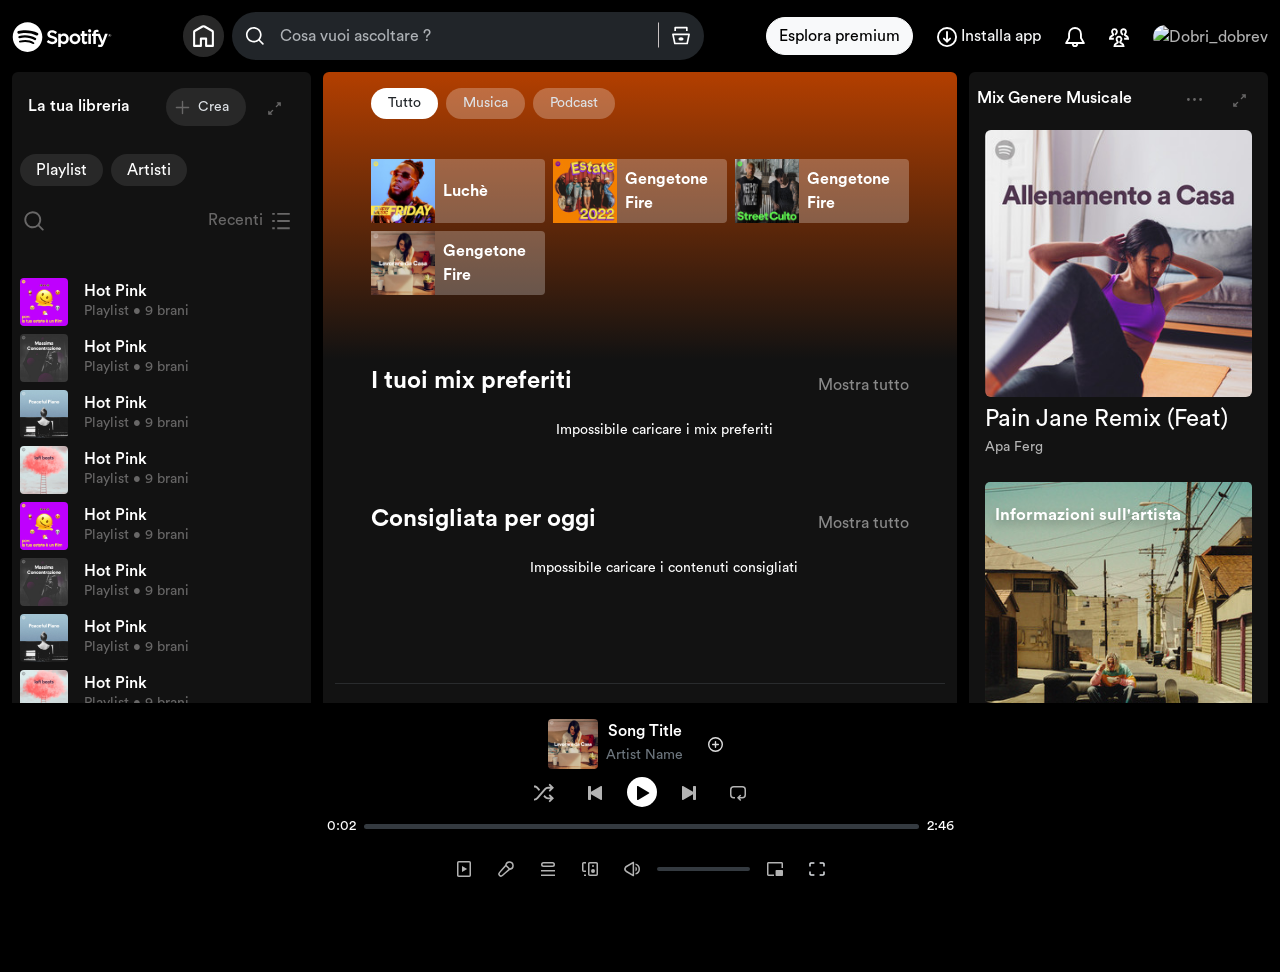
==== commit e71e8c45: "dynamic cards for home and search html" ====
--- a/index.html
+++ b/index.html
@@ -387,124 +387,46 @@
               </div>
             </div>
           </div>
-
+          <!-- ******************************************************** -->
           <!-- section mix preferiti -->
           <div class="d-flex justify-content-between align-items-center mt-2 mb-3 px-5">
             <h2 class="fs-4 fw-bold">I tuoi mix preferiti</h2>
             <a href="#" class="text-white-50 text-decoration-none">Mostra tutto</a>
           </div>
           <!-- cards mix preferiti -->
-          <div class="scroll-row d-flex gap-3 ps-5 mb-5">
-            <div class="custom-card">
-              <img src="./assets/imgs/main/image-1.jpg" alt="Shakira">
-              <div class="p-2">
-                <h6>Shakira Mix</h6>
-                <p>Karol G, Becky G, Rosalía</p>
-              </div>
-            </div>
-            <div class="custom-card">
-              <img src="./assets/imgs/main/image-3.jpg" alt="Hip Hop">
-              <div class="p-2">
-                <h6>Mix Hip Hop</h6>
-                <p>A$AP Ferg, Akon, Post Malone</p>
-              </div>
-            </div>
-            <div class="custom-card">
-              <img src="./assets/imgs/main/image-4.jpg" alt="Pop">
-              <div class="p-2">
-                <h6>Mix Pop</h6>
-                <p>Iggy Azalea, Miley Cyrus, Zara Larsson</p>
-              </div>
-            </div>
-            <div class="custom-card">
-              <img src="./assets/imgs/main/image-5.jpg" alt="Latino">
-              <div class="p-2">
-                <h6>Mix Latino</h6>
-                <p>Alvaro Soler, Enrique Iglesias</p>
-              </div>
-            </div>
-            <div class="custom-card">
-              <img src="./assets/imgs/main/image-10.jpg" alt="Latino">
-              <div class="p-2">
-                <h6>Mix Latino</h6>
-                <p>Alvaro Soler, Enrique Iglesias</p>
-              </div>
-            </div>
-            <!-- card -->
-            <div class="custom-card">
-              <img src="./assets/imgs/main/image-9.jpg" alt="Latino">
-              <div class="p-2">
-                <h6>Mix Latino</h6>
-                <p>Alvaro Soler, Enrique Iglesias</p>
-              </div>
-            </div>
-            <div class="custom-card">
-              <img src="./assets/imgs/main/image-15.jpg" alt="Latino">
-              <div class="p-2">
-                <h6>Mix Latino</h6>
-                <p>Alvaro Soler, Enrique Iglesias</p>
-              </div>
-            </div>
-          </div>
-
+          <div class="scroll-wrapper">
+            <!-- Pulsante freccia sinistra -->
+            <button class="scroll-btn left">&lt;</button>
+          
+            <!-- Contenitore card -->
+            <div id="favorite-mixes" class="scroll-row d-flex gap-3 ps-5 mb-5">
+              <!-- Le card verranno caricate via JS -->
+            </div>
+          
+            <!-- Pulsante freccia destra -->
+            <button class="scroll-btn right">&gt;</button>
+          </div>
+          <!-- ******************************************************** -->
+          <!-- ******************************************************** -->
           <!-- section consigliata per oggi -->
           <div class="d-flex justify-content-between align-items-center px-5 mb-3">
             <h2 class="fw-bold fs-4 ">Consigliata per oggi</h2>
             <a href="#" class="text-white-50 text-decoration-none">Mostra tutto</a>
           </div>
           <!-- cards consigliata per oggi -->
-          <div class="scroll-row d-flex gap-3 ps-5 mb-4">
-            <div class="custom-card">
-              <img src="./assets/imgs/main/image-6.jpg" alt="Estate">
-              <div class="p-2">
-                <h6>Estate Vibes</h6>
-                <p>Hit del momento</p>
-              </div>
-            </div>
-            <div class="custom-card">
-              <img src="./assets/imgs/main/image-7.jpg" alt="Trap">
-              <div class="p-2">
-                <h6>Trap Today</h6>
-                <p>Travis Scott, Future</p>
-              </div>
-            </div>
-            <div class="custom-card">
-              <img src="./assets/imgs/main/image-8.jpg" alt="Dance">
-              <div class="p-2">
-                <h6>Dance Party</h6>
-                <p>David Guetta, Calvin Harris</p>
-              </div>
-            </div>
-            <!-- card -->
-            <div class="custom-card">
-              <img src="./assets/imgs/main/image-11.jpg" alt="Dance">
-              <div class="p-2">
-                <h6>Dance Party</h6>
-                <p>David Guetta, Calvin Harris</p>
-              </div>
-            </div>
-            <div class="custom-card">
-              <img src="./assets/imgs/main/image-12.jpg" alt="Dance">
-              <div class="p-2">
-                <h6>Dance Party</h6>
-                <p>David Guetta, Calvin Harris</p>
-              </div>
-            </div>
-            <div class="custom-card">
-              <img src="./assets/imgs/main/image-13.jpg" alt="Dance">
-              <div class="p-2">
-                <h6>Dance Party</h6>
-                <p>David Guetta, Calvin Harris</p>
-              </div>
-            </div>
-            <div class="custom-card">
-              <img src="./assets/imgs/main/image-14.jpg" alt="Dance">
-              <div class="p-2">
-                <h6>Dance Party</h6>
-                <p>David Guetta, Calvin Harris</p>
-              </div>
-            </div>
-          </div>
+          <div class="scroll-wrapper">
+            <!-- Pulsante freccia sinistra -->
+            <button class="scroll-btn left">&lt;</button>
+          
+            <!-- Recommended card -->
+            <div id="recommended" class="scroll-row d-flex gap-3 ps-5 mb-4">
+              <!-- dynamic cards -->
+            </div>
+          
+            <!-- Pulsante freccia destra -->
+            <button class="scroll-btn right">&gt;</button>
+          </div>
+          <!-- ******************************************************** -->
 
           <!-- footer -->
           <footer class="footer mt-5 pt-4 pb-2">
@@ -925,7 +847,6 @@
   </main>
   <!-- my js scripts -->
   <script src="./assets/js/home.js"></script>
-  <script src="./assets/js/search.js"></script>
   <!-- bootstrap js -->
   <script src="https://cdn.jsdelivr.net/npm/bootstrap@5.3.8/dist/js/bootstrap.bundle.min.js"
     integrity="sha384-FKyoEForCGlyvwx9Hj09JcYn3nv7wiPVlz7YYwJrWVcXK/BmnVDxM+D2scQbITxI"
--- a/assets/css/style.css
+++ b/assets/css/style.css
@@ -235,4 +235,87 @@
   background-color: #292929;
   border-radius: 50% !important;
   vertical-align: middle;
-}+}
+
+
+.scroll-wrapper {
+  position: relative;
+  overflow: visible !important;
+}
+
+.scroll-row {
+  display: flex !important;
+  flex-wrap: nowrap !important;
+  overflow-x: auto !important;
+  scroll-behavior: smooth;
+  -webkit-overflow-scrolling: touch;
+}
+
+.scroll-btn {
+  position: absolute;
+  top: 40%;
+  transform: translateY(-50%);
+  background: rgba(0,0,0,0.6);
+  border: none;
+  color: white;
+  font-size: 1.5rem;
+  width: 40px;
+  height: 40px;
+  border-radius: 50%;
+  cursor: pointer;
+  opacity: 0;
+  transition: opacity 0.3s ease;
+  z-index: 5;
+}
+
+.scroll-btn.left { left: 10px; }
+.scroll-btn.right { right: 10px; }
+
+.scroll-wrapper:hover .scroll-btn {
+  opacity: 1;
+}
+
+.home-card {
+  position: relative;
+  flex: 0 0 200px !important;
+  border-radius: 10px;
+  overflow: hidden;
+  background: #181818;
+  cursor: pointer;
+  transition: transform 0.3s ease;
+}
+
+.home-card:hover {
+  transform: scale(1.05);
+}
+
+.home-card img {
+  display: block;
+  width: 100%;
+  height: auto;
+}
+
+.home-card .play-btn {
+  position: absolute;
+  top: 50%;
+  left: 50%;
+  transform: translate(-50%, -50%);
+  background: #1db954;
+  color: white;
+  border: none;
+  border-radius: 50%;
+  width: 40px;
+  height: 40px;
+  font-size: 1.2rem;
+  display: flex;
+  align-items: center;
+  justify-content: center;
+  opacity: 0;
+  transition: opacity 0.3s ease, transform 0.2s ease;
+}
+
+.home-card:hover .play-btn {
+  opacity: 1;
+  transform: scale(1.1);
+}
+
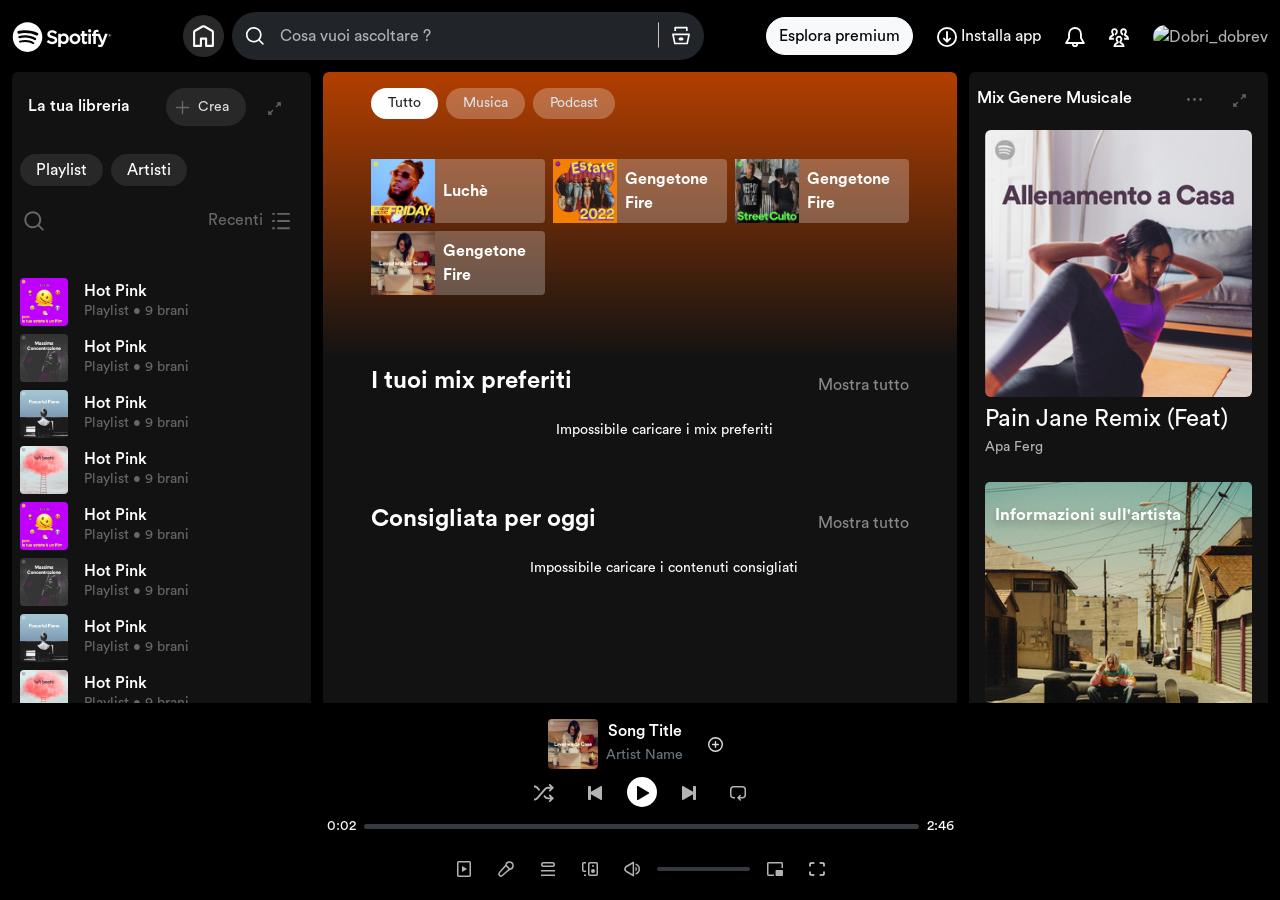
==== commit 18ecfd6d: "layout fixed" ====
--- a/index.html
+++ b/index.html
@@ -143,9 +143,9 @@
   <!-- main -->
   <main class="container-fluid text-white">
     <!-- column left -->
-    <div class="row">
-      <div class="col sidebar-container fixed vh-100">
-        <div class="greybody rounded-2">
+    <div class="row flex-nowrap">
+      <div class="sidebar-container fixed">
+        <div class="greybody d-flex flex-column rounded-2 h-100">
           <div class="d-flex grey-body justify-content-between align-items-center p-3 mb-1">
             <h4 class="m-0 fs-6">La tua libreria</h4>
             <div class="d-flex gap-2">
@@ -344,196 +344,195 @@
       </div>
 
       <!-- column center -->
-      <div class="col fixed vh-100 p-0">
-        <div class="greybody rounded-2 center-container">
-          <!-- gradient color -->
-          <div class="gradient-color">
-            <div class="d-flex gap-2 ps-5 py-3">
-              <button class="btn rounded-5 bg-white text-dark fs-7 px-3 py-1">Tutto</button>
-              <button class="btn rounded-5 bg-white bg-opacity-25 fs-7 px-3 py-1">Musica</button>
-              <button class="btn rounded-5 bg-white bg-opacity-25 fs-7 px-3 py-1">Podcast</button>
-            </div>
-            <!-- artist section -->
-            <div class="container-fluid px-5 pb-5">
-              <div class="row row-cols-1 row-cols-lg-2 row-cols-xl-3 row-cols-xxl-4 g-2 my-3">
-                <!-- first artist -->
-                <div>
-                  <div class="d-flex rounded-1 bg-white bg-opacity-25 align-items-center gap-2 p-0">
-                    <img src="./assets/imgs/main/image-17.jpg" width="64" height="64" alt="artist">
-                    <p class="m-0 fs-6 fw-bold">Luchè</p>
-                  </div>
+      <div class="fixed p-0 flex-shrink-1 greybody rounded-2 center-container">
+        <!-- gradient color -->
+        <div class="gradient-color">
+          <div class="d-flex gap-2 ps-5 py-3">
+            <button class="btn rounded-5 bg-white text-dark fs-7 px-3 py-1">Tutto</button>
+            <button class="btn rounded-5 bg-white bg-opacity-25 fs-7 px-3 py-1">Musica</button>
+            <button class="btn rounded-5 bg-white bg-opacity-25 fs-7 px-3 py-1">Podcast</button>
+          </div>
+          <!-- artist section -->
+          <div class="container-fluid px-5 pb-5">
+            <div class="row row-cols-1 row-cols-lg-2 row-cols-xl-3 row-cols-xxl-4 g-2 my-3">
+              <!-- first artist -->
+              <div>
+                <div class="d-flex rounded-1 bg-white bg-opacity-25 align-items-center gap-2 p-0">
+                  <img src="./assets/imgs/main/image-17.jpg" width="64" height="64" alt="artist">
+                  <p class="m-0 fs-6 fw-bold">Luchè</p>
                 </div>
-                <!-- second artist -->
-                <div>
-                  <div class="d-flex rounded-1 bg-white bg-opacity-25 align-items-center gap-2 p-0">
-                    <img src="./assets/imgs/main/image-18.jpg" width="64" height="64" alt="artist">
-                    <p class="m-0 fs-6 fw-bold">Gengetone Fire</p>
-                  </div>
+              </div>
+              <!-- second artist -->
+              <div>
+                <div class="d-flex rounded-1 bg-white bg-opacity-25 align-items-center gap-2 p-0">
+                  <img src="./assets/imgs/main/image-18.jpg" width="64" height="64" alt="artist">
+                  <p class="m-0 fs-6 fw-bold">Gengetone Fire</p>
                 </div>
-                <!-- third artist -->
-                <div>
-                  <div class="d-flex rounded-1 bg-white bg-opacity-25 align-items-center gap-2 p-0">
-                    <img src="./assets/imgs/main/image-19.jpg" width="64" height="64" alt="artist">
-                    <p class="m-0 fs-6 fw-bold">Gengetone Fire</p>
-                  </div>
+              </div>
+              <!-- third artist -->
+              <div>
+                <div class="d-flex rounded-1 bg-white bg-opacity-25 align-items-center gap-2 p-0">
+                  <img src="./assets/imgs/main/image-19.jpg" width="64" height="64" alt="artist">
+                  <p class="m-0 fs-6 fw-bold">Gengetone Fire</p>
                 </div>
-                <!-- fourth artist -->
-                <div>
-                  <div class="d-flex rounded-1 bg-white bg-opacity-25 align-items-center gap-2 p-0">
-                    <img src="./assets/imgs/main/image-16.jpg" width="64" height="64" alt="artist">
-                    <p class="m-0 fs-6 fw-bold">Gengetone Fire</p>
-                  </div>
+              </div>
+              <!-- fourth artist -->
+              <div>
+                <div class="d-flex rounded-1 bg-white bg-opacity-25 align-items-center gap-2 p-0">
+                  <img src="./assets/imgs/main/image-16.jpg" width="64" height="64" alt="artist">
+                  <p class="m-0 fs-6 fw-bold">Gengetone Fire</p>
                 </div>
               </div>
             </div>
           </div>
-          <!-- ******************************************************** -->
-          <!-- section mix preferiti -->
-          <div class="d-flex justify-content-between align-items-center mt-2 mb-3 px-5">
-            <h2 class="fs-4 fw-bold">I tuoi mix preferiti</h2>
-            <a href="#" class="text-white-50 text-decoration-none">Mostra tutto</a>
-          </div>
-          <!-- cards mix preferiti -->
-          <div class="scroll-wrapper">
-            <!-- Pulsante freccia sinistra -->
-            <button class="scroll-btn left">&lt;</button>
-          
-            <!-- Contenitore card -->
-            <div id="favorite-mixes" class="scroll-row d-flex gap-3 ps-5 mb-5">
-              <!-- Le card verranno caricate via JS -->
-            </div>
-          
-            <!-- Pulsante freccia destra -->
-            <button class="scroll-btn right">&gt;</button>
-          </div>
-          <!-- ******************************************************** -->
-          <!-- ******************************************************** -->
-          <!-- section consigliata per oggi -->
-          <div class="d-flex justify-content-between align-items-center px-5 mb-3">
-            <h2 class="fw-bold fs-4 ">Consigliata per oggi</h2>
-            <a href="#" class="text-white-50 text-decoration-none">Mostra tutto</a>
-          </div>
-          <!-- cards consigliata per oggi -->
-          <div class="scroll-wrapper">
-            <!-- Pulsante freccia sinistra -->
-            <button class="scroll-btn left">&lt;</button>
-          
-            <!-- Recommended card -->
-            <div id="recommended" class="scroll-row d-flex gap-3 ps-5 mb-4">
-              <!-- dynamic cards -->
-            </div>
-          
-            <!-- Pulsante freccia destra -->
-            <button class="scroll-btn right">&gt;</button>
-          </div>
-          <!-- ******************************************************** -->
-
-          <!-- footer -->
-          <footer class="footer mt-5 pt-4 pb-2">
-            <div class="container">
-              <!-- top horizontal line -->
-              <hr class="border-secondary">
-              <!-- Main columns -->
-              <div class="row justify-content-between mb-4 mt-5 px-4 ">
-                <div class="col-2 mb-3">
-                  <h6 class="fw-bold">Azienda</h6>
-                  <ul class="d-flex flex-column gap-2 list-unstyled">
-                    <li><a href="#">Chi siamo</a></li>
-                    <li><a href="#">Opportunità di lavoro</a></li>
-                    <li><a href="#">For the Record</a></li>
-                  </ul>
-                </div>
-                <!-- Community -->
-                <div class="col-2 mb-3">
-                  <h6 class="fw-bold">Community</h6>
-                  <ul class="d-flex flex-column gap-2 list-unstyled">
-                    <li><a href="#">Per artisti</a></li>
-                    <li><a href="#">Sviluppatori</a></li>
-                    <li><a href="#">Pubblicità</a></li>
-                    <li><a href="#">Investitori</a></li>
-                    <li><a href="#">Venditori</a></li>
-                  </ul>
-                </div>
-                <!-- Useful links -->
-                <div class="col-2 mb-3">
-                  <h6 class="fw-bold">Link utili</h6>
-                  <ul class="d-flex flex-column gap-2 list-unstyled">
-                    <li><a href="#">Assistenza</a></li>
-                    <li><a href="#">App per cellulare gratis</a></li>
-                    <li><a href="#">Diritti del consumatore</a></li>
-                    <li><a href="#">Popolare per Paese</a></li>
-                    <li><a href="#">Import your music</a></li>
-                  </ul>
-                </div>
-                <!-- Spotify plans -->
-                <div class="col-2 mb-3">
-                  <h6 class="fw-bold">Piani Spotify</h6>
-                  <ul class="d-flex flex-column gap-2 list-unstyled">
-                    <li><a href="#">Premium Individual</a></li>
-                    <li><a href="#">Premium Duo</a></li>
-                    <li><a href="#">Premium Family</a></li>
-                    <li><a href="#">Premium Student</a></li>
-                    <li><a href="#">Spotify Free</a></li>
-                  </ul>
-                </div>
-
-                <!-- Social -->
-                <div class="col-2 offset-1 d-flex align-items-start justify-content-md-end gap-2">
-                  <a href="#" class="d-flex justify-content-center align-items-center social-icons-bg-circle"><svg
-                      data-encore-id="icon" width="17" fill="#fff" role="img" aria-hidden="true"
-                      class="e-91000-icon e-91000-baseline" viewBox="0 0 16 16"
-                      style="--encore-icon-fill: var(--text-base, #000000); --encore-icon-height: var(--encore-graphic-size-decorative-smaller); --encore-icon-width: var(--encore-graphic-size-decorative-smaller);">
-                      <path
-                        d="M8 1.44c2.136 0 2.389.009 3.233.047.78.036 1.203.166 1.485.276.348.128.663.332.921.598.266.258.47.573.599.921.11.282.24.706.275 1.485.039.844.047 1.097.047 3.233s-.008 2.389-.047 3.232c-.035.78-.166 1.204-.275 1.486a2.65 2.65 0 0 1-1.518 1.518c-.282.11-.706.24-1.486.275-.843.039-1.097.047-3.233.047s-2.39-.008-3.232-.047c-.78-.035-1.204-.165-1.486-.275a2.5 2.5 0 0 1-.921-.599 2.5 2.5 0 0 1-.599-.92c-.11-.282-.24-.706-.275-1.486-.038-.844-.047-1.096-.047-3.232s.009-2.39.047-3.233c.036-.78.166-1.203.275-1.485.129-.348.333-.663.599-.921a2.5 2.5 0 0 1 .92-.599c.283-.11.707-.24 1.487-.275.843-.038 1.096-.047 3.232-.047L8 1.441zm.001-1.442c-2.172 0-2.445.01-3.298.048-.854.04-1.435.176-1.943.373a3.9 3.9 0 0 0-1.417.923c-.407.4-.722.883-.923 1.417-.198.508-.333 1.09-.372 1.942S0 5.826 0 8c0 2.172.01 2.445.048 3.298.04.853.174 1.433.372 1.941.2.534.516 1.017.923 1.417.4.407.883.722 1.417.923.508.198 1.09.333 1.942.372s1.126.048 3.299.048 2.445-.01 3.298-.048c.853-.04 1.433-.174 1.94-.372a4.1 4.1 0 0 0 2.34-2.34c.199-.508.334-1.09.373-1.942S16 10.172 16 7.999s-.01-2.445-.048-3.298c-.04-.853-.174-1.433-.372-1.94a3.9 3.9 0 0 0-.923-1.418A3.9 3.9 0 0 0 13.24.42c-.508-.197-1.09-.333-1.942-.371-.851-.041-1.125-.05-3.298-.05z">
-                      </path>
-                      <path
-                        d="M8 3.892a4.108 4.108 0 1 0 0 8.216 4.108 4.108 0 0 0 0-8.216m0 6.775a2.668 2.668 0 1 1 0-5.335 2.668 2.668 0 0 1 0 5.335m4.27-5.978a.96.96 0 1 0 0-1.92.96.96 0 0 0 0 1.92">
-                      </path>
-                    </svg></a>
-                  <a href="#" class="d-flex justify-content-center align-items-center social-icons-bg-circle "><svg
-                      data-encore-id="icon" width="17" fill="#fff" role="img" aria-hidden="true"
-                      class="e-91000-icon e-91000-baseline" viewBox="0 0 16 16"
-                      style="--encore-icon-fill: var(--text-base, #000000); --encore-icon-height: var(--encore-graphic-size-decorative-smaller); --encore-icon-width: var(--encore-graphic-size-decorative-smaller);">
-                      <path
-                        d="M13.54 3.889a2.97 2.97 0 0 0 1.333-1.683 6 6 0 0 1-1.929.738 3 3 0 0 0-.996-.706 3 3 0 0 0-1.218-.254 2.92 2.92 0 0 0-2.143.889 2.93 2.93 0 0 0-.889 220q0 .318.08.691a8.5 8.5 0 0 1-3.484-.932A8.5 8.5 0 0 1 1.532 2.54a3 3 0 0 0-.413 1.523q0 .778.361 1.445.36.668.988 1.08a2.9 2.9 0 0 1-1.373-.374v.04q0 1.088.69 1.92a2.97 2.97 0 0 0 1.739 1.048 2.94 2.94 0 0 1-1.365.056 2.94 2.94 0 0 0 1.063 1.5 2.95 2.95 0 0 0 1.77.603 5.94 5.94 0 0 1-3.77 1.302q-.365 0-.722-.048A8.4 8.4 0 0 0 5.15 14q1.358 0 2.572-.361 1.215-.36 2.147-.988a9 9 0 0 0 1.683-1.46q.75-.834 1.234-1.798a9.5 9.5 0 0 0 .738-1.988 8.4 8.4 0 0 0 .246-2.429 6.2 6.2 0 0 0 1.508-1.563q-.84.373-1.738.476">
-                      </path>
-                    </svg></a>
-                  <a href="#" class="d-flex justify-content-center align-items-center social-icons-bg-circle "><svg
-                      data-encore-id="icon" width="17" fill="#fff" role="img" aria-hidden="true"
-                      class="e-91000-icon e-91000-baseline" viewBox="0 0 16 16"
-                      style="--encore-icon-height: var(--encore-graphic-size-decorative-smaller); --encore-icon-width: var(--encore-graphic-size-decorative-smaller);">
-                      <path
-                        d="M16 8a8 8 0 1 0-9.25 7.903v-5.59H4.719V8H6.75V6.237c0-2.005 1.194-3.112 3.022-3.112.875 0 1.79.156 1.79.156V5.25h-1.008c-.994 0-1.304.617-1.304 1.25V8h2.219l-.355 2.313H9.25v5.59A8 8 0 0 0 16 8">
-                      </path>
-                    </svg></a>
-                </div>
-              </div>
-              <!-- bottom horizontal line -->
-              <hr class="border-secondary">
-
-              <!-- Bottom links -->
-              <div class="d-flex flex-wrap align-items-center justify-content-between ps-4">
-                <div class="bottom-links d-flex flex-wrap gap-3 mt-4 mb-5">
-                  <a href="#">Informazioni legali</a>
-                  <a href="#">Sicurezza e Centro sulla privacy</a>
-                  <a href="#">Informativa sulla privacy</a>
-                  <a href="#">Impostazioni cookie</a>
-                  <a href="#">Info annunci</a>
-                  <a href="#">Accessibilità</a>
-                </div>
-                <!-- copyright -->
-                <div class="pe-4">
-                  <p class="text-color">&copy; 2025 ABC Team</p>
-                </div>
-              </div>
-            </div>
-          </footer>
-        </div>
+        </div>
+        <!-- ******************************************************** -->
+        <!-- section mix preferiti -->
+        <div class="d-flex justify-content-between align-items-center mt-2 mb-3 px-5">
+          <h2 class="fs-4 fw-bold">I tuoi mix preferiti</h2>
+          <a href="#" class="text-white-50 text-decoration-none">Mostra tutto</a>
+        </div>
+        <!-- cards mix preferiti -->
+        <div class="scroll-wrapper">
+          <!-- Pulsante freccia sinistra -->
+          <button class="scroll-btn left">&lt;</button>
+
+          <!-- Contenitore card -->
+          <div id="favorite-mixes" class="scroll-row d-flex gap-3 ps-5 mb-5">
+            <!-- Le card verranno caricate via JS -->
+          </div>
+
+          <!-- Pulsante freccia destra -->
+          <button class="scroll-btn right">&gt;</button>
+        </div>
+        <!-- ******************************************************** -->
+        <!-- ******************************************************** -->
+        <!-- section consigliata per oggi -->
+        <div class="d-flex justify-content-between align-items-center px-5 mb-3">
+          <h2 class="fw-bold fs-4 ">Consigliata per oggi</h2>
+          <a href="#" class="text-white-50 text-decoration-none">Mostra tutto</a>
+        </div>
+        <!-- cards consigliata per oggi -->
+        <div class="scroll-wrapper">
+          <!-- Pulsante freccia sinistra -->
+          <button class="scroll-btn left">&lt;</button>
+
+          <!-- Recommended card -->
+          <div id="recommended" class="scroll-row d-flex gap-3 ps-5 mb-4">
+            <!-- dynamic cards -->
+          </div>
+
+          <!-- Pulsante freccia destra -->
+          <button class="scroll-btn right">&gt;</button>
+        </div>
+        <!-- ******************************************************** -->
+
+        <!-- footer -->
+        <footer class="footer mt-5 pt-4 pb-2">
+          <div class="container">
+            <!-- top horizontal line -->
+            <hr class="border-secondary">
+            <!-- Main columns -->
+            <div class="row justify-content-between mb-4 mt-5 px-4 ">
+              <div class="col-2 mb-3">
+                <h6 class="fw-bold">Azienda</h6>
+                <ul class="d-flex flex-column gap-2 list-unstyled">
+                  <li><a href="#">Chi siamo</a></li>
+                  <li><a href="#">Opportunità di lavoro</a></li>
+                  <li><a href="#">For the Record</a></li>
+                </ul>
+              </div>
+              <!-- Community -->
+              <div class="col-2 mb-3">
+                <h6 class="fw-bold">Community</h6>
+                <ul class="d-flex flex-column gap-2 list-unstyled">
+                  <li><a href="#">Per artisti</a></li>
+                  <li><a href="#">Sviluppatori</a></li>
+                  <li><a href="#">Pubblicità</a></li>
+                  <li><a href="#">Investitori</a></li>
+                  <li><a href="#">Venditori</a></li>
+                </ul>
+              </div>
+              <!-- Useful links -->
+              <div class="col-2 mb-3">
+                <h6 class="fw-bold">Link utili</h6>
+                <ul class="d-flex flex-column gap-2 list-unstyled">
+                  <li><a href="#">Assistenza</a></li>
+                  <li><a href="#">App per cellulare gratis</a></li>
+                  <li><a href="#">Diritti del consumatore</a></li>
+                  <li><a href="#">Popolare per Paese</a></li>
+                  <li><a href="#">Import your music</a></li>
+                </ul>
+              </div>
+              <!-- Spotify plans -->
+              <div class="col-2 mb-3">
+                <h6 class="fw-bold">Piani Spotify</h6>
+                <ul class="d-flex flex-column gap-2 list-unstyled">
+                  <li><a href="#">Premium Individual</a></li>
+                  <li><a href="#">Premium Duo</a></li>
+                  <li><a href="#">Premium Family</a></li>
+                  <li><a href="#">Premium Student</a></li>
+                  <li><a href="#">Spotify Free</a></li>
+                </ul>
+              </div>
+
+              <!-- Social -->
+              <div class="col-2 offset-1 d-flex align-items-start justify-content-md-end gap-2">
+                <a href="#" class="d-flex justify-content-center align-items-center social-icons-bg-circle"><svg
+                    data-encore-id="icon" width="17" fill="#fff" role="img" aria-hidden="true"
+                    class="e-91000-icon e-91000-baseline" viewBox="0 0 16 16"
+                    style="--encore-icon-fill: var(--text-base, #000000); --encore-icon-height: var(--encore-graphic-size-decorative-smaller); --encore-icon-width: var(--encore-graphic-size-decorative-smaller);">
+                    <path
+                      d="M8 1.44c2.136 0 2.389.009 3.233.047.78.036 1.203.166 1.485.276.348.128.663.332.921.598.266.258.47.573.599.921.11.282.24.706.275 1.485.039.844.047 1.097.047 3.233s-.008 2.389-.047 3.232c-.035.78-.166 1.204-.275 1.486a2.65 2.65 0 0 1-1.518 1.518c-.282.11-.706.24-1.486.275-.843.039-1.097.047-3.233.047s-2.39-.008-3.232-.047c-.78-.035-1.204-.165-1.486-.275a2.5 2.5 0 0 1-.921-.599 2.5 2.5 0 0 1-.599-.92c-.11-.282-.24-.706-.275-1.486-.038-.844-.047-1.096-.047-3.232s.009-2.39.047-3.233c.036-.78.166-1.203.275-1.485.129-.348.333-.663.599-.921a2.5 2.5 0 0 1 .92-.599c.283-.11.707-.24 1.487-.275.843-.038 1.096-.047 3.232-.047L8 1.441zm.001-1.442c-2.172 0-2.445.01-3.298.048-.854.04-1.435.176-1.943.373a3.9 3.9 0 0 0-1.417.923c-.407.4-.722.883-.923 1.417-.198.508-.333 1.09-.372 1.942S0 5.826 0 8c0 2.172.01 2.445.048 3.298.04.853.174 1.433.372 1.941.2.534.516 1.017.923 1.417.4.407.883.722 1.417.923.508.198 1.09.333 1.942.372s1.126.048 3.299.048 2.445-.01 3.298-.048c.853-.04 1.433-.174 1.94-.372a4.1 4.1 0 0 0 2.34-2.34c.199-.508.334-1.09.373-1.942S16 10.172 16 7.999s-.01-2.445-.048-3.298c-.04-.853-.174-1.433-.372-1.94a3.9 3.9 0 0 0-.923-1.418A3.9 3.9 0 0 0 13.24.42c-.508-.197-1.09-.333-1.942-.371-.851-.041-1.125-.05-3.298-.05z">
+                    </path>
+                    <path
+                      d="M8 3.892a4.108 4.108 0 1 0 0 8.216 4.108 4.108 0 0 0 0-8.216m0 6.775a2.668 2.668 0 1 1 0-5.335 2.668 2.668 0 0 1 0 5.335m4.27-5.978a.96.96 0 1 0 0-1.92.96.96 0 0 0 0 1.92">
+                    </path>
+                  </svg></a>
+                <a href="#" class="d-flex justify-content-center align-items-center social-icons-bg-circle "><svg
+                    data-encore-id="icon" width="17" fill="#fff" role="img" aria-hidden="true"
+                    class="e-91000-icon e-91000-baseline" viewBox="0 0 16 16"
+                    style="--encore-icon-fill: var(--text-base, #000000); --encore-icon-height: var(--encore-graphic-size-decorative-smaller); --encore-icon-width: var(--encore-graphic-size-decorative-smaller);">
+                    <path
+                      d="M13.54 3.889a2.97 2.97 0 0 0 1.333-1.683 6 6 0 0 1-1.929.738 3 3 0 0 0-.996-.706 3 3 0 0 0-1.218-.254 2.92 2.92 0 0 0-2.143.889 2.93 2.93 0 0 0-.889 220q0 .318.08.691a8.5 8.5 0 0 1-3.484-.932A8.5 8.5 0 0 1 1.532 2.54a3 3 0 0 0-.413 1.523q0 .778.361 1.445.36.668.988 1.08a2.9 2.9 0 0 1-1.373-.374v.04q0 1.088.69 1.92a2.97 2.97 0 0 0 1.739 1.048 2.94 2.94 0 0 1-1.365.056 2.94 2.94 0 0 0 1.063 1.5 2.95 2.95 0 0 0 1.77.603 5.94 5.94 0 0 1-3.77 1.302q-.365 0-.722-.048A8.4 8.4 0 0 0 5.15 14q1.358 0 2.572-.361 1.215-.36 2.147-.988a9 9 0 0 0 1.683-1.46q.75-.834 1.234-1.798a9.5 9.5 0 0 0 .738-1.988 8.4 8.4 0 0 0 .246-2.429 6.2 6.2 0 0 0 1.508-1.563q-.84.373-1.738.476">
+                    </path>
+                  </svg></a>
+                <a href="#" class="d-flex justify-content-center align-items-center social-icons-bg-circle "><svg
+                    data-encore-id="icon" width="17" fill="#fff" role="img" aria-hidden="true"
+                    class="e-91000-icon e-91000-baseline" viewBox="0 0 16 16"
+                    style="--encore-icon-height: var(--encore-graphic-size-decorative-smaller); --encore-icon-width: var(--encore-graphic-size-decorative-smaller);">
+                    <path
+                      d="M16 8a8 8 0 1 0-9.25 7.903v-5.59H4.719V8H6.75V6.237c0-2.005 1.194-3.112 3.022-3.112.875 0 1.79.156 1.79.156V5.25h-1.008c-.994 0-1.304.617-1.304 1.25V8h2.219l-.355 2.313H9.25v5.59A8 8 0 0 0 16 8">
+                    </path>
+                  </svg></a>
+              </div>
+            </div>
+            <!-- bottom horizontal line -->
+            <hr class="border-secondary">
+
+            <!-- Bottom links -->
+            <div class="d-flex flex-wrap align-items-center justify-content-between ps-4">
+              <div class="bottom-links d-flex flex-wrap gap-3 mt-4 mb-5">
+                <a href="#">Informazioni legali</a>
+                <a href="#">Sicurezza e Centro sulla privacy</a>
+                <a href="#">Informativa sulla privacy</a>
+                <a href="#">Impostazioni cookie</a>
+                <a href="#">Info annunci</a>
+                <a href="#">Accessibilità</a>
+              </div>
+              <!-- copyright -->
+              <div class="pe-4">
+                <p class="text-color">&copy; 2025 ABC Team</p>
+              </div>
+            </div>
+          </div>
+        </footer>
+
       </div>
 
       <!-- column right -->
-      <div class="col sidebar-container fixed vh-100">
-        <div class="greybody rounded-2 playlist-container-right">
+      <div class=" sidebar-container fixed">
+        <div class="greybody rounded-2 playlist-container-right h-100">
           <div class="d-flex grey-body justify-content-between align-items-center p-2">
             <h4 class="m-0 fs-6">Mix Genere Musicale</h4>
             <div class="d-flex gap-2">
@@ -846,6 +845,7 @@
     </div>
   </main>
   <!-- my js scripts -->
+  <script src="token.js"></script>
   <script src="./assets/js/home.js"></script>
   <!-- bootstrap js -->
   <script src="https://cdn.jsdelivr.net/npm/bootstrap@5.3.8/dist/js/bootstrap.bundle.min.js"
--- a/assets/css/style.css
+++ b/assets/css/style.css
@@ -9,12 +9,12 @@
   overflow-y: hidden;
 }
 
-a{
+a {
   text-decoration: none;
-  color: #B1B1B1;
-}
-
-a:hover{
+  color: #b1b1b1;
+}
+
+a:hover {
   text-decoration: underline;
   color: #fff;
 }
@@ -27,10 +27,10 @@
   left: 0;
 }
 
-.form-control:focus{
-  box-shadow: 0 0 0 .25rem #fff !important;
+.form-control:focus {
+  box-shadow: 0 0 0 0.25rem #fff !important;
   /* outline: none !important; */
- /*  border:1px solid #fff !important; */
+  /*  border:1px solid #fff !important; */
 }
 
 .search-nav {
@@ -68,7 +68,7 @@
 }
 
 .text-color {
-  color: #B5B5B5;
+  color: #b5b5b5;
 }
 
 .grey-light {
@@ -76,7 +76,6 @@
 }
 
 /* end colors */
-
 
 /* custom font size */
 .fs-7 {
@@ -84,22 +83,35 @@
 }
 
 /* sidebars container */
+.sidebar-container,
+.playlist-container,
+.center-container {
+  height: calc(100vh - 92px - 64px - 8px);
+}
+
 .sidebar-container {
   max-width: 323px;
 }
+
+/* @media screen and (max-width: 992px) {
+  
+  .sidebar-container,
+  .playlist-container,
+  .center-container {
+    height: calc(100vh - 164px - 64px - 8px);
+  }
+} */
 
 /* left side playlist */
 .playlist-container {
   overflow-x: hidden;
   overflow-y: scroll;
-  height: 62vh;
 }
 
 /* center coulmn */
 .center-container {
   overflow-x: hidden;
   overflow-y: scroll;
-  height: 82vh;
 }
 
 /* navigation cards */
@@ -122,26 +134,21 @@
   max-width: 42%;
   transform: rotate(25deg) translate(18%, -2%);
   border-radius: 4px;
-  -webkit-box-shadow: 0 2px 4px 0 rgba(0, 0, 0, .2);
-  box-shadow: 0 2px 4px 0 rgba(0, 0, 0, .2);
+  -webkit-box-shadow: 0 2px 4px 0 rgba(0, 0, 0, 0.2);
+  box-shadow: 0 2px 4px 0 rgba(0, 0, 0, 0.2);
   inset-inline-end: 0;
 }
 
-
 /* home cards */
 
 .gradient-color {
-  background: linear-gradient(
-    to bottom,
-    #b33f00 0%,   
-    #121212 100%  
-  );
-}
-
-.scroll-row {
+  background: linear-gradient(to bottom, #b33f00 0%, #121212 100%);
+}
+
+/* .scroll-row {
   overflow-x: auto;
   scrollbar-width: none;
-}
+} */
 
 .scroll-row::-webkit-scrollbar {
   display: none;
@@ -180,13 +187,10 @@
   margin: 0;
 }
 
-
-
 /* right side playlist */
 .playlist-container-right {
   overflow-x: hidden;
   overflow-y: scroll;
-  height: 82vh;
 }
 
 /* position absolute customised */
@@ -197,9 +201,8 @@
   top: 20px;
   left: 10px;
   font-weight: bold;
-  text-shadow: 0 4px 8px rgba(0, 0, 0, .25);
-}
-
+  text-shadow: 0 4px 8px rgba(0, 0, 0, 0.25);
+}
 
 /* border radius 50% */
 .perfect-circle {
@@ -221,15 +224,15 @@
   height: 4px;
 }
 
-
 /* footer */
 
-.bottom-links a, p{
+.bottom-links a,
+p {
   font-size: 14px;
 }
 
 /* social icon background circle */
-.social-icons-bg-circle{
+.social-icons-bg-circle {
   width: 40px;
   height: 40px;
   background-color: #292929;
@@ -237,10 +240,10 @@
   vertical-align: middle;
 }
 
-
+/* home page scrolls, play button, nav arrows */
 .scroll-wrapper {
   position: relative;
-  overflow: visible !important;
+  overflow: hidden;
 }
 
 .scroll-row {
@@ -255,7 +258,7 @@
   position: absolute;
   top: 40%;
   transform: translateY(-50%);
-  background: rgba(0,0,0,0.6);
+  background: rgba(0, 0, 0, 0.6);
   border: none;
   color: white;
   font-size: 1.5rem;
@@ -268,8 +271,12 @@
   z-index: 5;
 }
 
-.scroll-btn.left { left: 10px; }
-.scroll-btn.right { right: 10px; }
+.scroll-btn.left {
+  left: 10px;
+}
+.scroll-btn.right {
+  right: 10px;
+}
 
 .scroll-wrapper:hover .scroll-btn {
   opacity: 1;
@@ -318,4 +325,3 @@
   opacity: 1;
   transform: scale(1.1);
 }
-
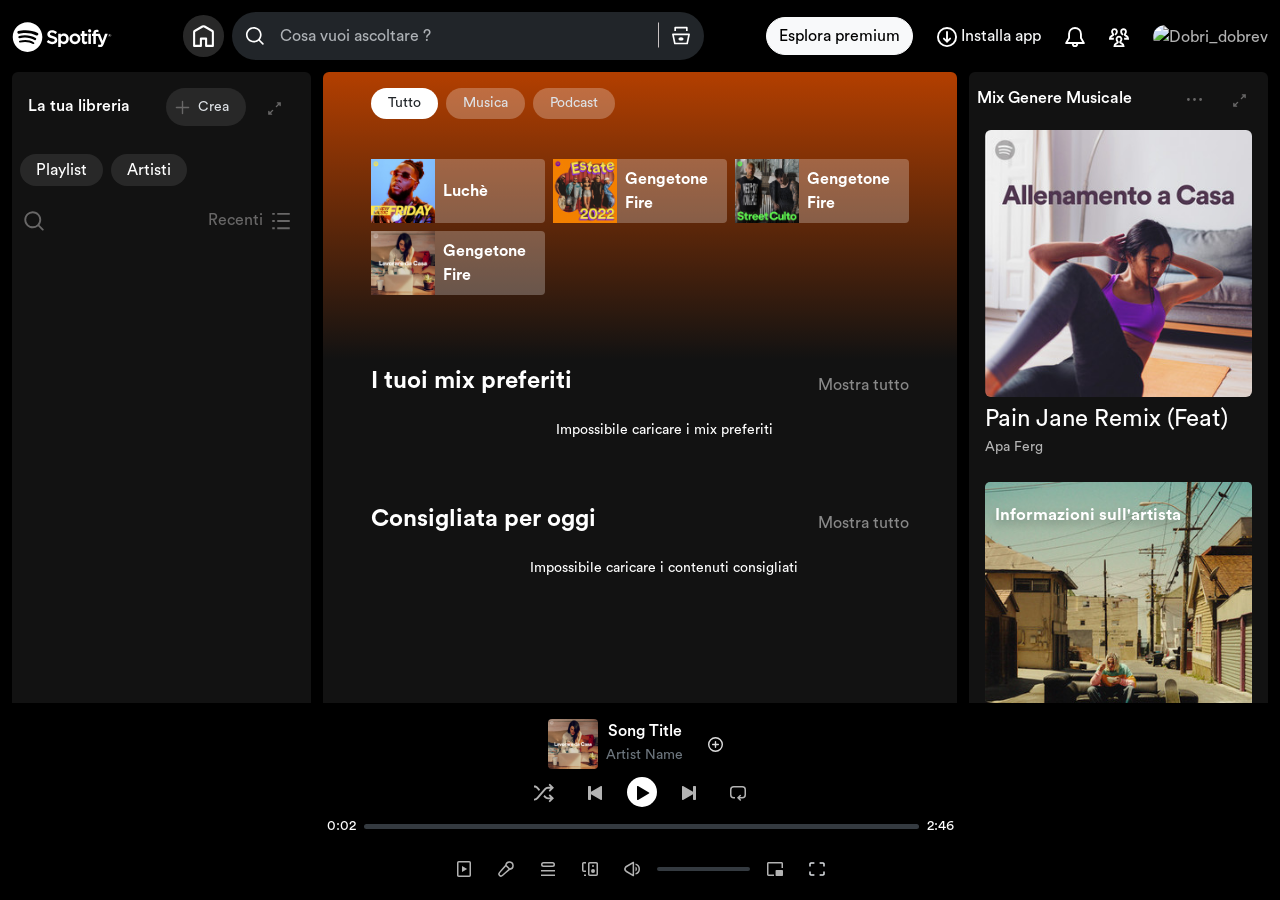
==== commit dc82c375: "left sidebar dynamic playlist js" ====
--- a/index.html
+++ b/index.html
@@ -218,127 +218,12 @@
           </div>
           <!-- playlist -->
           <!-- first song -->
-          <div class="playlist-container py-4">
+          <div id="playlist" class="playlist-container py-4">
             <div class="d-flex align-items-center gap-3 ps-2 mb-2">
-              <img src="./assets/imgs/main/image-2.jpg" class="rounded-1" width="48" height="48" alt="brano"
-                title="playlist">
-              <div>
-                <h6 class="m-0">Hot Pink</h6>
-                <p class="grey-light m-0">Playlist • <span>9</span> brani</p>
-
-              </div>
-            </div>
-            <!-- second song -->
-            <div class="d-flex align-items-center gap-3 ps-2 mb-2">
-              <img src="./assets/imgs/main/image-3.jpg" class="rounded-1" width="48" height="48" alt="brano"
-                title="playlist">
-              <div>
-                <h6 class="m-0">Hot Pink</h6>
-                <p class="grey-light m-0">Playlist • <span>9</span> brani</p>
-
-              </div>
-            </div>
-            <!-- thirdsong -->
-            <div class="d-flex align-items-center gap-3 ps-2 mb-2">
-              <img src="./assets/imgs/main/image-4.jpg" class="rounded-1" width="48" height="48" alt="brano"
-                title="playlist">
-              <div>
-                <h6 class="m-0">Hot Pink</h6>
-                <p class="grey-light m-0">Playlist • <span>9</span> brani</p>
-
-              </div>
-            </div>
-            <!-- fourth song -->
-            <div class="d-flex align-items-center gap-3 ps-2 mb-2">
-              <img src="./assets/imgs/main/image-5.jpg" class="rounded-1" width="48" height="48" alt="brano"
-                title="playlist">
-              <div>
-                <h6 class="m-0">Hot Pink</h6>
-                <p class="grey-light m-0">Playlist • <span>9</span> brani</p>
-
-              </div>
-            </div>
-
-            <!-- first song -->
-            <div class="d-flex align-items-center gap-3 ps-2 mb-2">
-              <img src="./assets/imgs/main/image-2.jpg" class="rounded-1" width="48" height="48" alt="brano"
-                title="playlist">
-              <div>
-                <h6 class="m-0">Hot Pink</h6>
-                <p class="grey-light m-0">Playlist • <span>9</span> brani</p>
-
-              </div>
-            </div>
-            <!-- second song -->
-            <div class="d-flex align-items-center gap-3 ps-2 mb-2">
-              <img src="./assets/imgs/main/image-3.jpg" class="rounded-1" width="48" height="48" alt="brano"
-                title="playlist">
-              <div>
-                <h6 class="m-0">Hot Pink</h6>
-                <p class="grey-light m-0">Playlist • <span>9</span> brani</p>
-
-              </div>
-            </div>
-            <!-- thirdsong -->
-            <div class="d-flex align-items-center gap-3 ps-2 mb-2">
-              <img src="./assets/imgs/main/image-4.jpg" class="rounded-1" width="48" height="48" alt="brano"
-                title="playlist">
-              <div>
-                <h6 class="m-0">Hot Pink</h6>
-                <p class="grey-light m-0">Playlist • <span>9</span> brani</p>
-
-              </div>
-            </div>
-            <!-- fourth song -->
-            <div class="d-flex align-items-center gap-3 ps-2 mb-2">
-              <img src="./assets/imgs/main/image-5.jpg" class="rounded-1" width="48" height="48" alt="brano"
-                title="playlist">
-              <div>
-                <h6 class="m-0">Hot Pink</h6>
-                <p class="grey-light m-0">Playlist • <span>9</span> brani</p>
-
-              </div>
-            </div>
-
-            <!-- first song -->
-            <div class="d-flex align-items-center gap-3 ps-2 mb-2">
-              <img src="./assets/imgs/main/image-2.jpg" class="rounded-1" width="48" height="48" alt="brano"
-                title="playlist">
-              <div>
-                <h6 class="m-0">Hot Pink</h6>
-                <p class="grey-light m-0">Playlist • <span>9</span> brani</p>
-
-              </div>
-            </div>
-            <!-- second song -->
-            <div class="d-flex align-items-center gap-3 ps-2 mb-2">
-              <img src="./assets/imgs/main/image-3.jpg" class="rounded-1" width="48" height="48" alt="brano"
-                title="playlist">
-              <div>
-                <h6 class="m-0">Hot Pink</h6>
-                <p class="grey-light m-0">Playlist • <span>9</span> brani</p>
-
-              </div>
-            </div>
-            <!-- thirdsong -->
-            <div class="d-flex align-items-center gap-3 ps-2 mb-2">
-              <img src="./assets/imgs/main/image-4.jpg" class="rounded-1" width="48" height="48" alt="brano"
-                title="playlist">
-              <div>
-                <h6 class="m-0">Hot Pink</h6>
-                <p class="grey-light m-0">Playlist • <span>9</span> brani</p>
-
-              </div>
-            </div>
-            <!-- fourth song -->
-            <div class="d-flex align-items-center gap-3 ps-2 mb-2">
-              <img src="./assets/imgs/main/image-5.jpg" class="rounded-1" width="48" height="48" alt="brano"
-                title="playlist">
-              <div>
-                <h6 class="m-0">Hot Pink</h6>
-                <p class="grey-light m-0">Playlist • <span>9</span> brani</p>
-              </div>
-            </div>
+              <div id="spinner">Loading playlist...</div>
+              <!-- dynamic playlist -->
+            </div>
+            <!-- end first song -->
           </div>
         </div>
       </div>
@@ -399,7 +284,7 @@
 
           <!-- Contenitore card -->
           <div id="favorite-mixes" class="scroll-row d-flex gap-3 ps-5 mb-5">
-            <!-- Le card verranno caricate via JS -->
+            <!-- dynamic cards -->
           </div>
 
           <!-- Pulsante freccia destra -->
@@ -521,13 +406,12 @@
                 <a href="#">Accessibilità</a>
               </div>
               <!-- copyright -->
-              <div class="pe-4">
+              <div class="pe-4 mb-2">
                 <p class="text-color">&copy; 2025 ABC Team</p>
               </div>
             </div>
           </div>
         </footer>
-
       </div>
 
       <!-- column right -->
@@ -845,8 +729,9 @@
     </div>
   </main>
   <!-- my js scripts -->
-  <script src="token.js"></script>
+  <!-- <script src="token.js"></script> -->
   <script src="./assets/js/home.js"></script>
+  <script src="./assets/js/left-sidebar.js"></script>
   <!-- bootstrap js -->
   <script src="https://cdn.jsdelivr.net/npm/bootstrap@5.3.8/dist/js/bootstrap.bundle.min.js"
     integrity="sha384-FKyoEForCGlyvwx9Hj09JcYn3nv7wiPVlz7YYwJrWVcXK/BmnVDxM+D2scQbITxI"
--- a/assets/css/style.css
+++ b/assets/css/style.css
@@ -283,17 +283,21 @@
 }
 
 .home-card {
-  position: relative;
   flex: 0 0 200px !important;
   border-radius: 10px;
   overflow: hidden;
-  background: #181818;
+  
   cursor: pointer;
   transition: transform 0.3s ease;
 }
 
 .home-card:hover {
-  transform: scale(1.05);
+  background: #181818;
+  border-radius: 6px;
+}
+
+.home-image-container{
+  position: relative;
 }
 
 .home-card img {
@@ -302,11 +306,10 @@
   height: auto;
 }
 
-.home-card .play-btn {
-  position: absolute;
-  top: 50%;
-  left: 50%;
-  transform: translate(-50%, -50%);
+.home-image-container .play-btn {
+  position: absolute;
+  bottom:15px;
+  right: 15px;
   background: #1db954;
   color: white;
   border: none;
@@ -321,7 +324,18 @@
   transition: opacity 0.3s ease, transform 0.2s ease;
 }
 
-.home-card:hover .play-btn {
+.home-image-container:hover .play-btn {
   opacity: 1;
   transform: scale(1.1);
 }
+
+.home-image-container .play-btn:hover {
+  opacity: 1;
+  transform: scale(1.2);
+}
+
+
+.home-card p{
+  color: #8F8F8F;
+  margin: 0;
+}
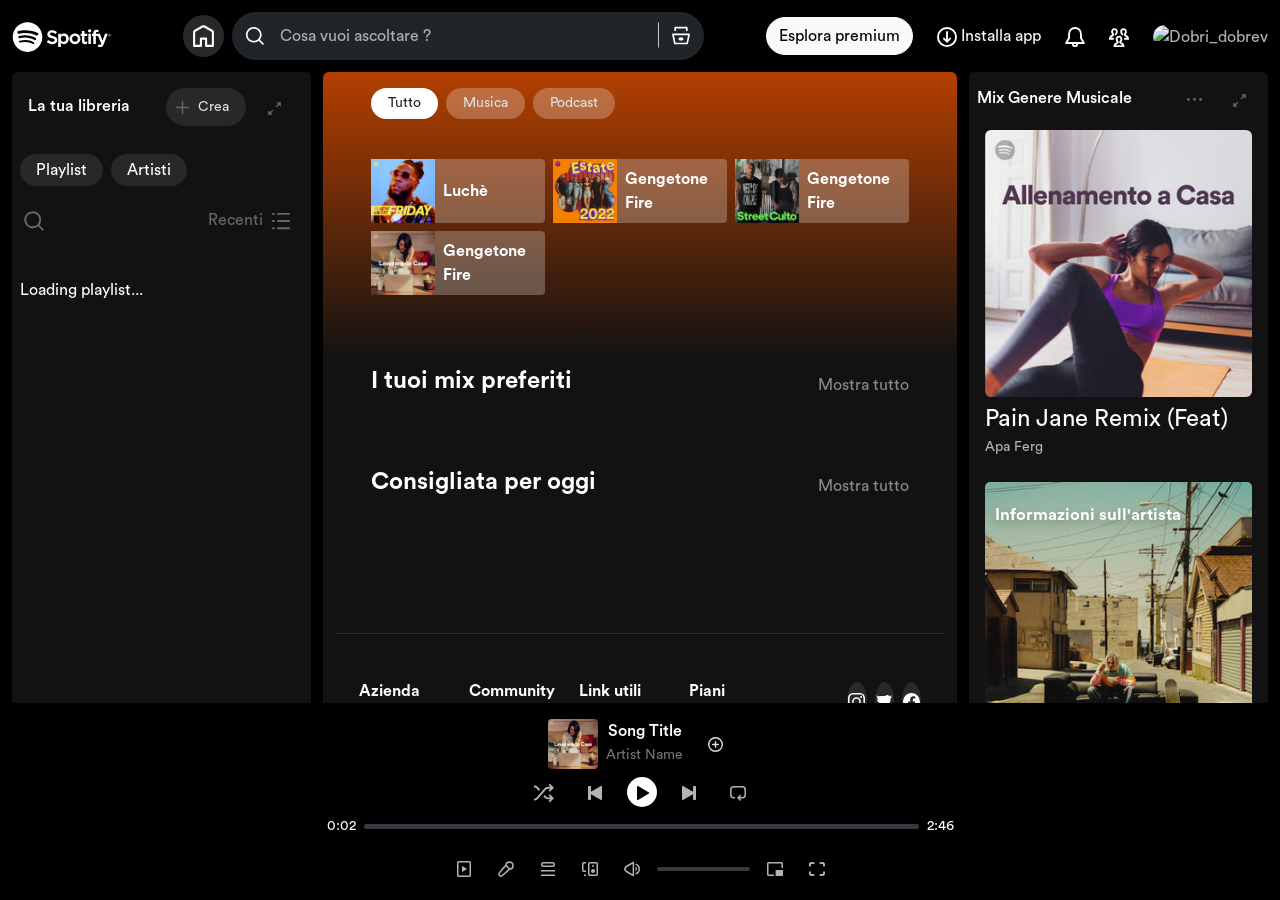
==== commit 3c64ef32: "fixing issues" ====
--- a/index.html
+++ b/index.html
@@ -729,7 +729,7 @@
     </div>
   </main>
   <!-- my js scripts -->
-  <!-- <script src="token.js"></script> -->
+  <script src="token.js"></script>
   <script src="./assets/js/home.js"></script>
   <script src="./assets/js/left-sidebar.js"></script>
   <!-- bootstrap js -->
